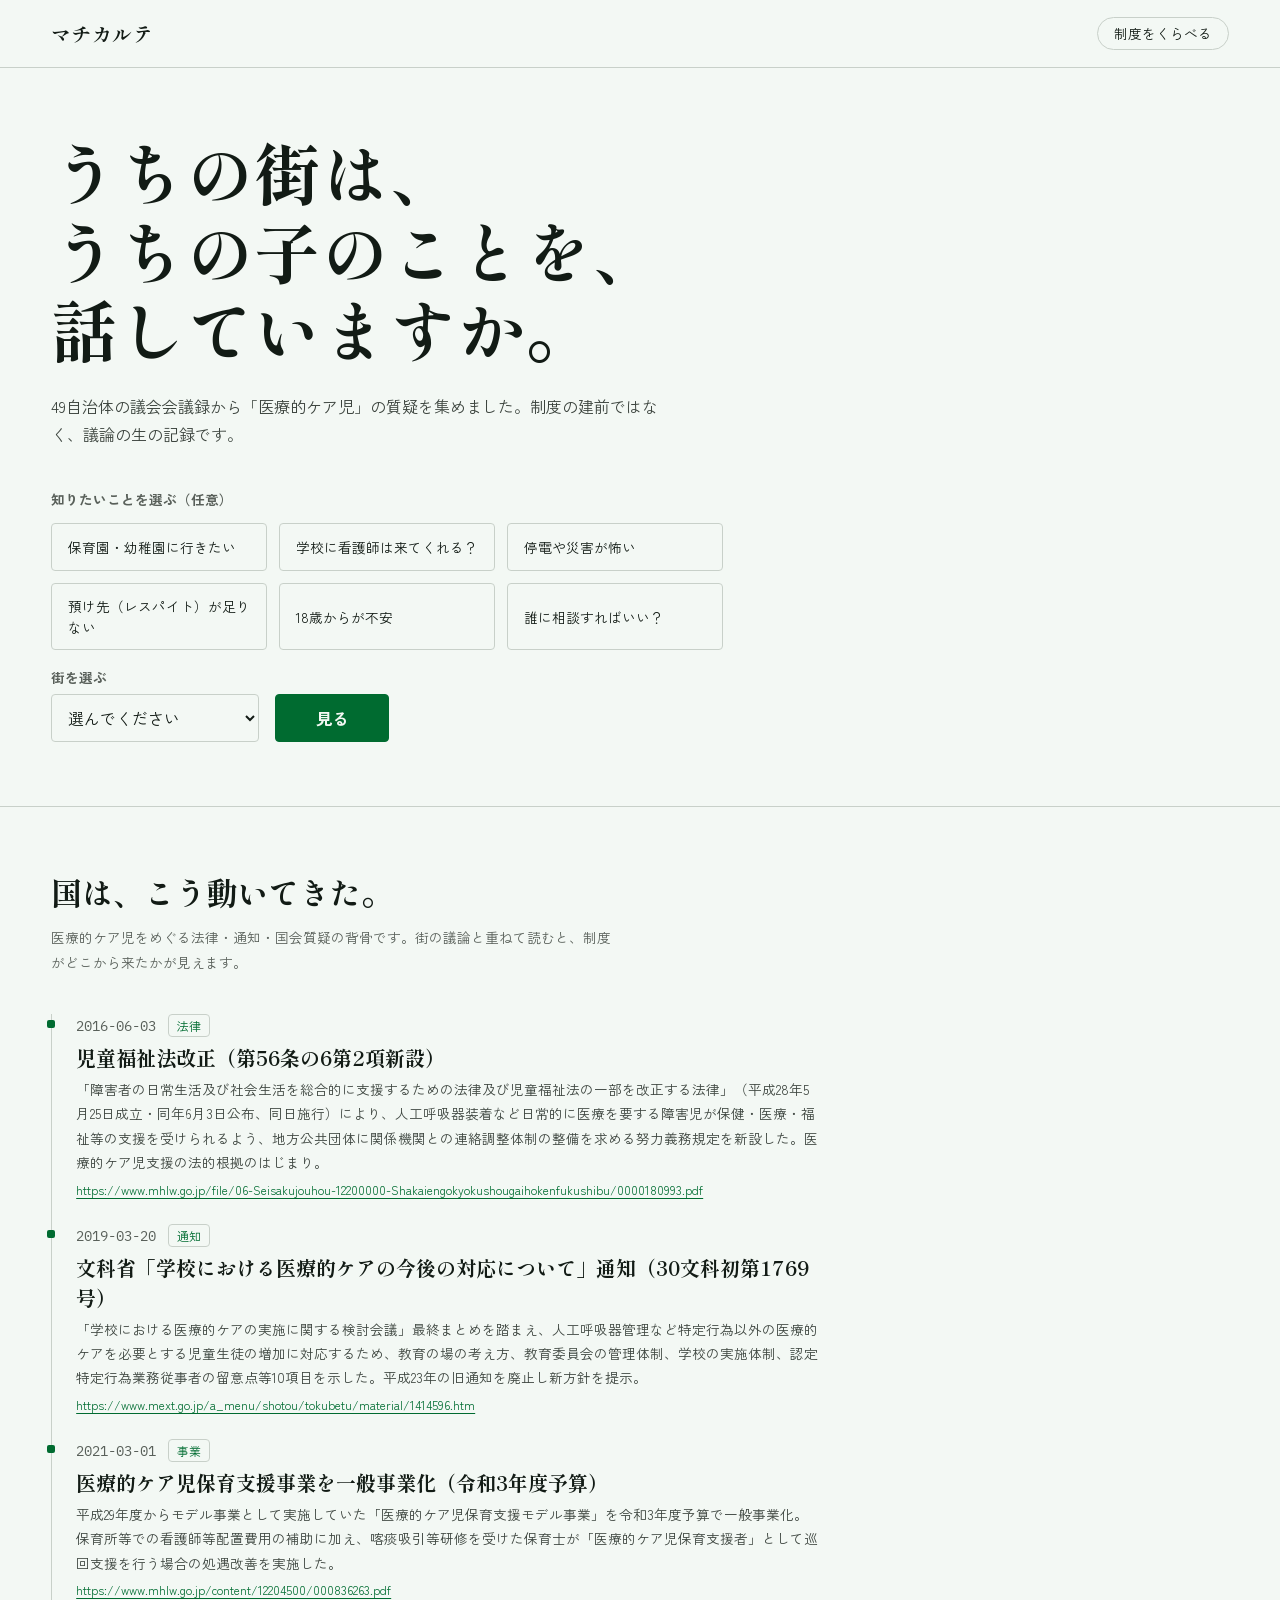
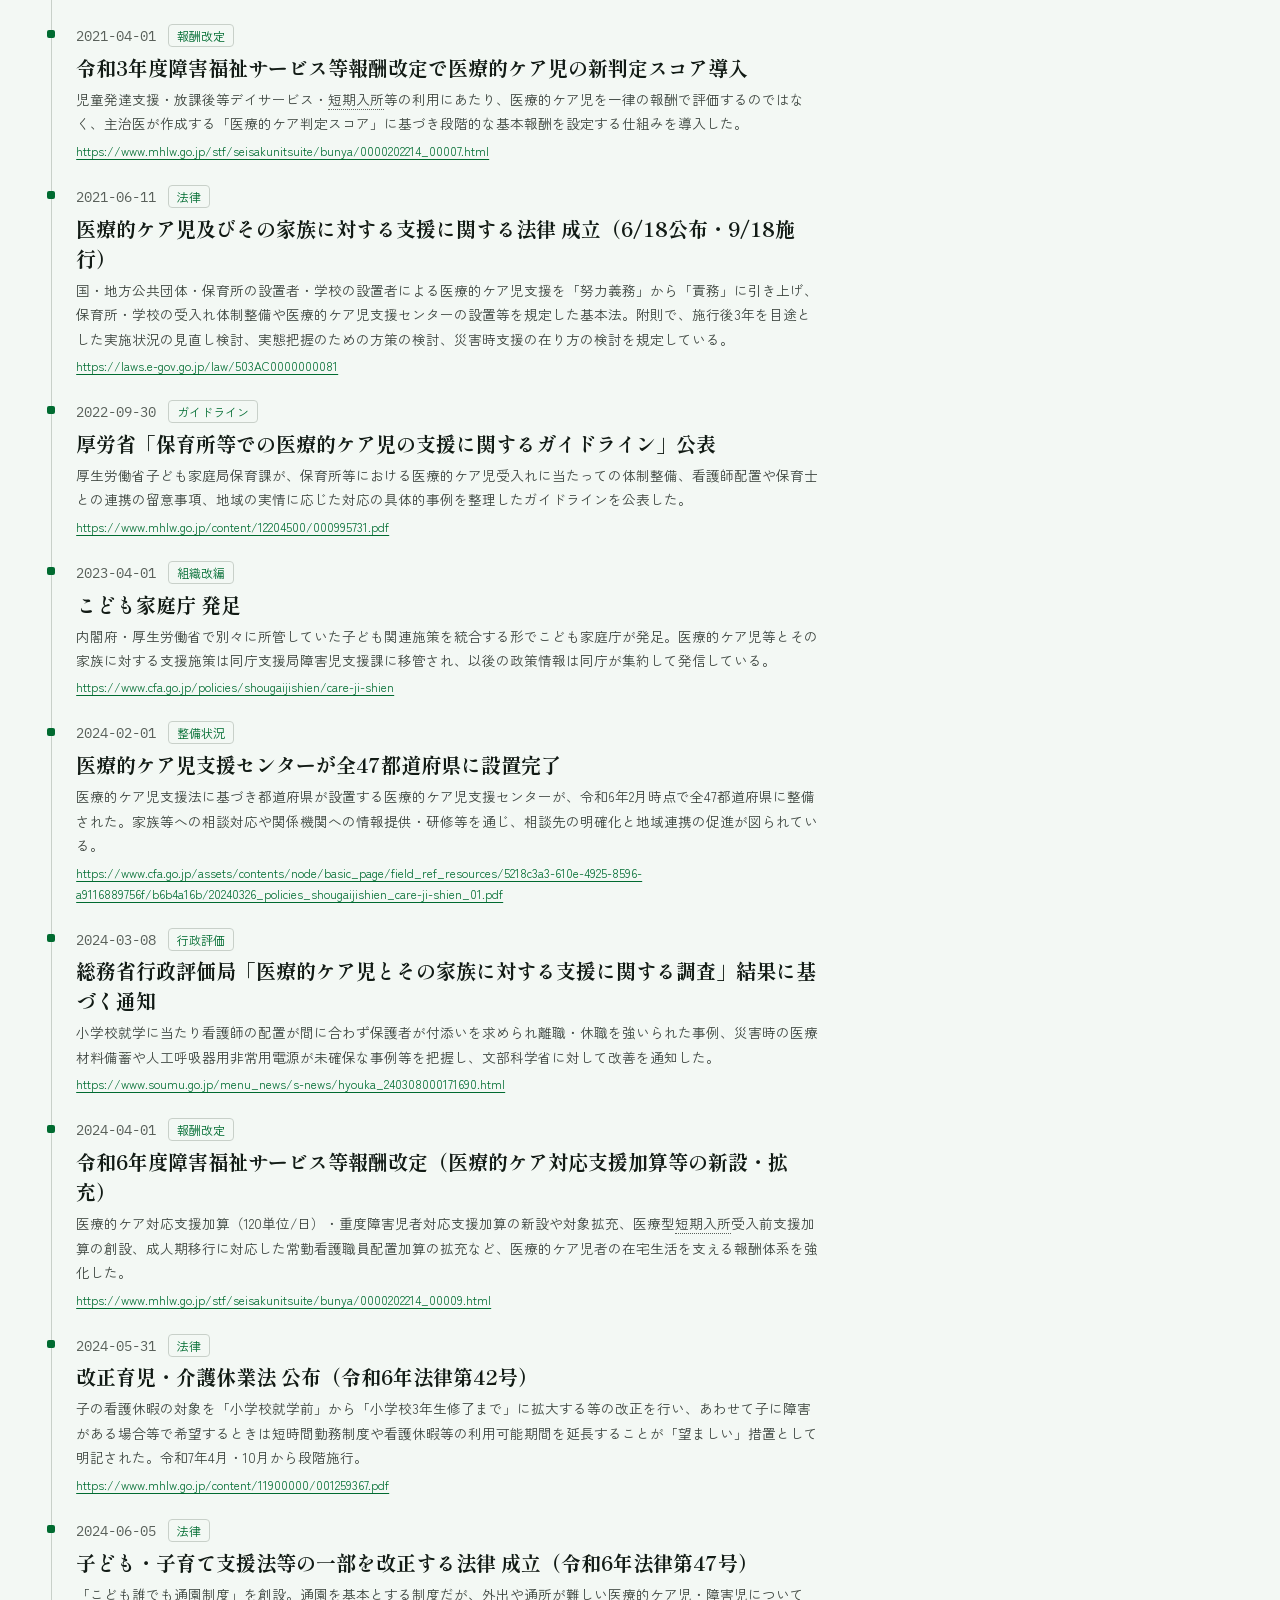
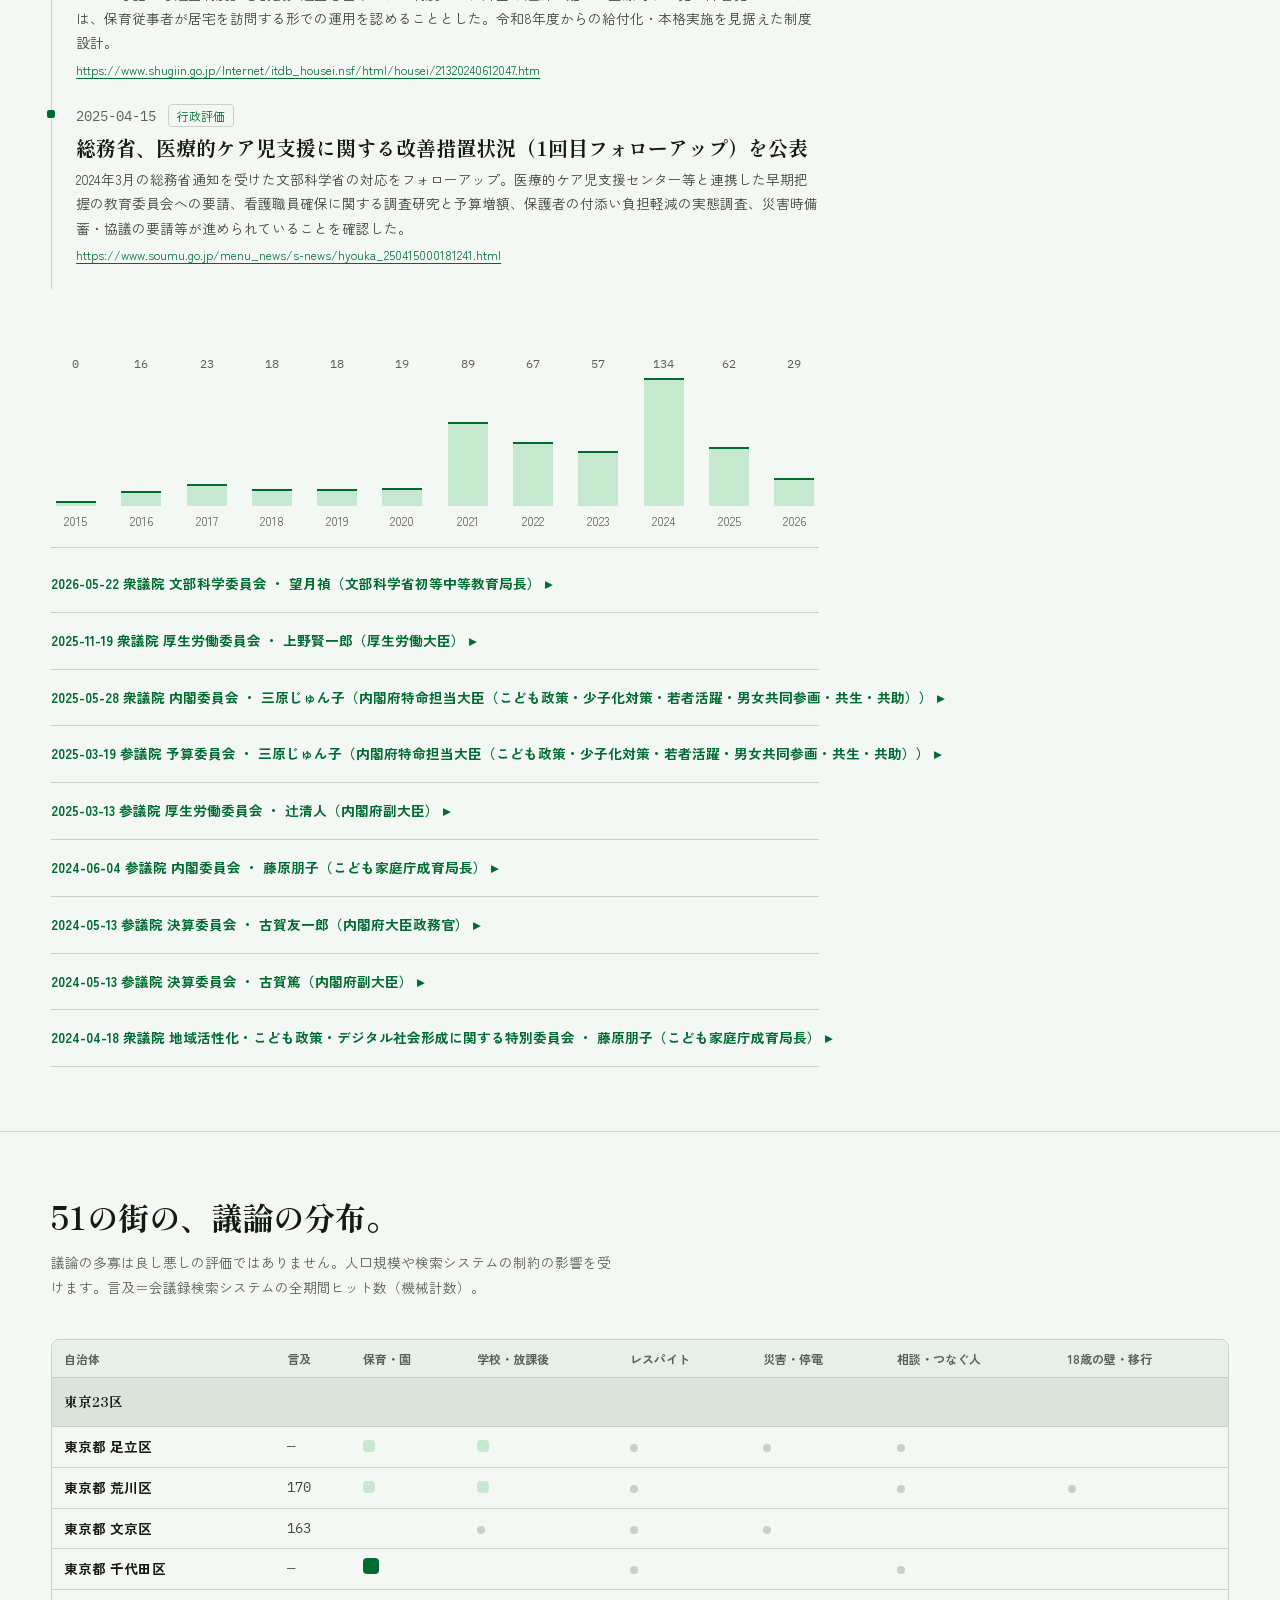
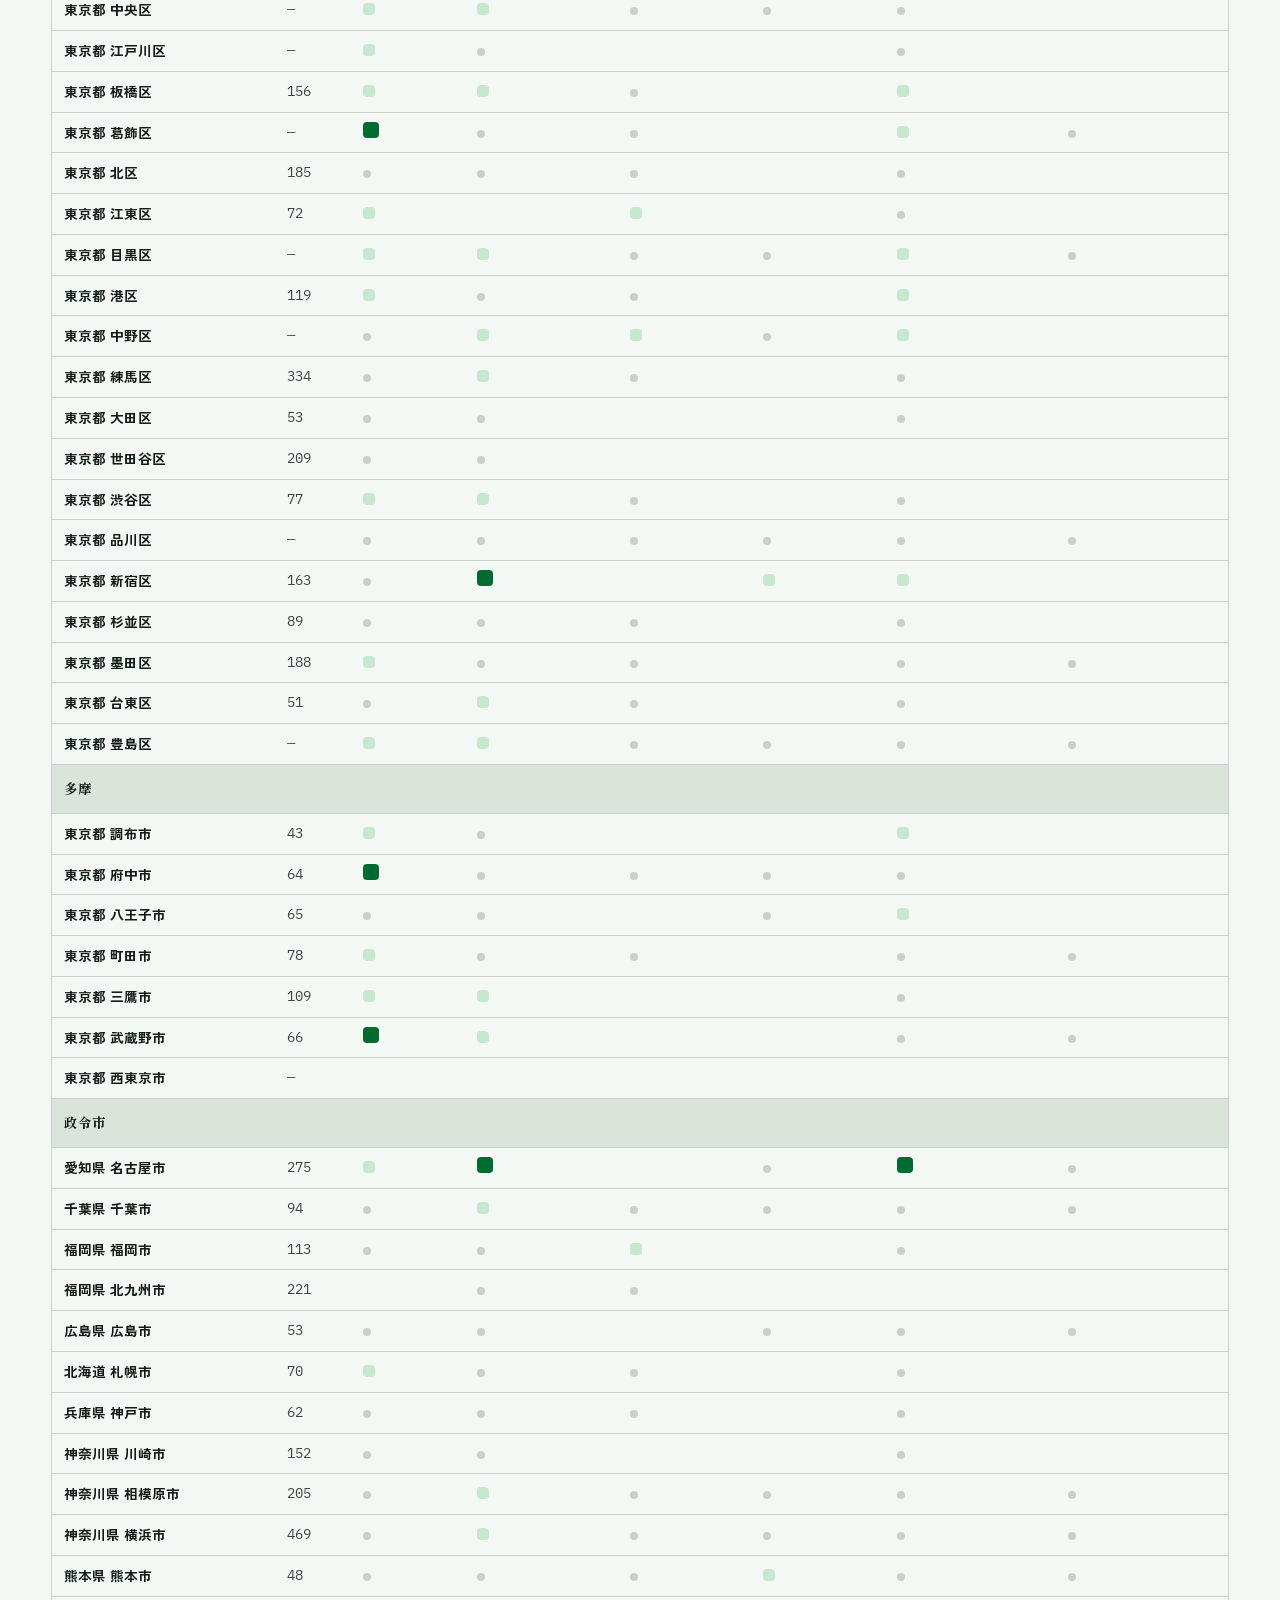
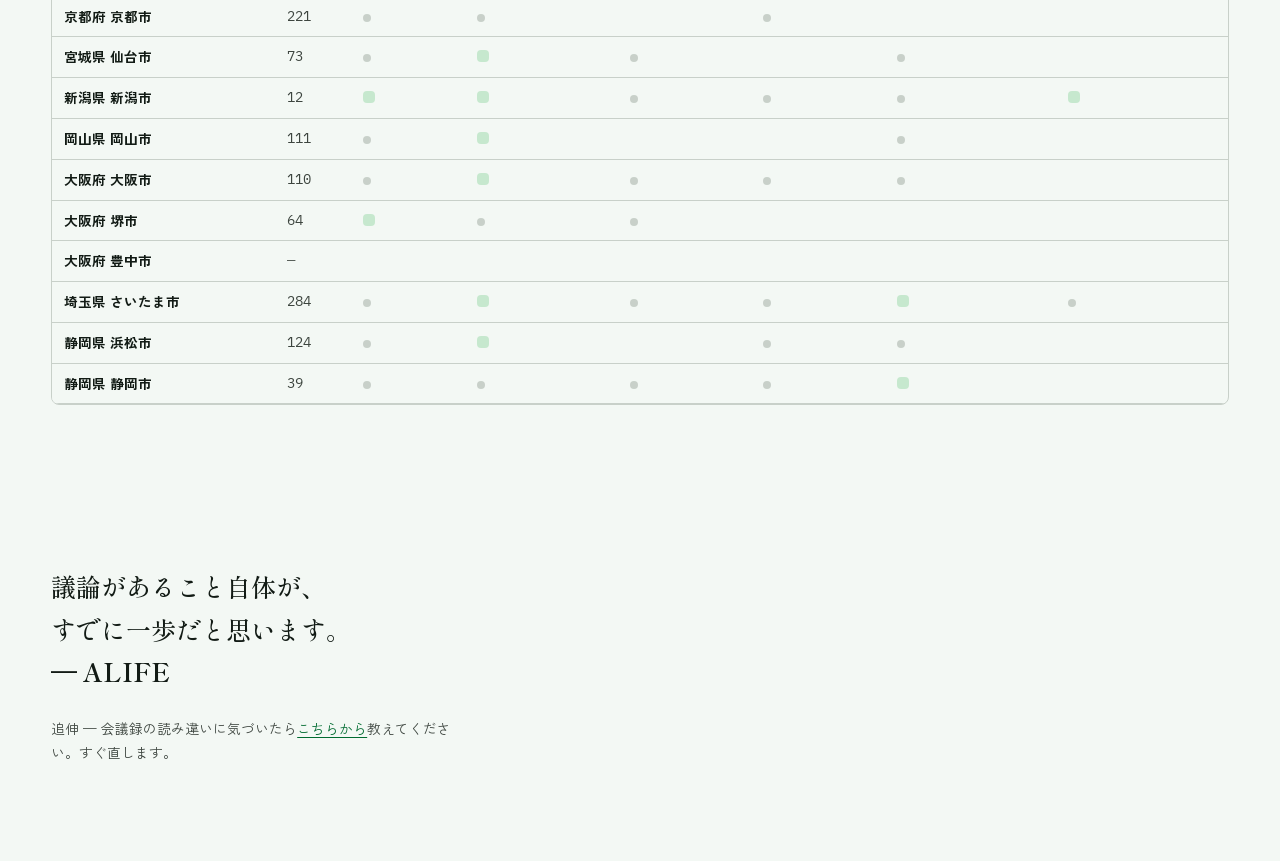
==== gikai.html @ ba7af6bc "マチカルテ 公開サイト初版（51自治体・西東京市/豊中市PoC含む） Co-Authored-By: Claude Opus 4.8 <noreply@anthropic.com>" ====
<!DOCTYPE html>
<html lang="ja">
<head>
<meta charset="UTF-8">
<meta name="viewport" content="width=device-width, initial-scale=1, viewport-fit=cover">
<title>議会ビュー — うちの街は、うちの子のことを、話していますか。｜マチカルテ</title>
<meta name="description" content="49自治体の議会会議録から「医療的ケア児」の質疑を集めました。制度の建前ではなく、議論の生の記録です。">
<link rel="preconnect" href="https://fonts.googleapis.com">
<link rel="preconnect" href="https://fonts.gstatic.com" crossorigin>
<link href="https://fonts.googleapis.com/css2?family=Shippori+Mincho:wght@500;700&family=Zen+Kaku+Gothic+New:wght@400;700&family=IBM+Plex+Mono:wght@500&display=swap" rel="stylesheet">
<link rel="stylesheet" href="tokens.css">
<link rel="stylesheet" href="style.css">
<link rel="stylesheet" href="gikai-view.css">
</head>
<body>

<header class="nav-edge">
  <a class="wordmark" href="index.html">マチカルテ</a>
  <a class="cta-outline" href="index.html">制度をくらべる</a>
</header>

<main>
  <!-- 2.1 Hero -->
  <section class="gikai-hero">
    <div class="gikai-hero__ask reveal" style="--i:0">
      <h1 class="gikai-hero__title">うちの街は、<br>うちの子のことを、<br>話していますか。</h1>
      <p class="gikai-hero__lede">49自治体の議会会議録から「医療的ケア児」の質疑を集めました。制度の建前ではなく、議論の生の記録です。</p>

      <form class="gikai-picker" id="gikai-picker" autocomplete="off">
        <fieldset class="theme-cards" id="theme-cards">
          <legend>知りたいことを選ぶ（任意）</legend>
          <div class="theme-cards__grid">
            <button type="button" class="theme-card" data-theme="hoiku" aria-pressed="false">保育園・幼稚園に行きたい</button>
            <button type="button" class="theme-card" data-theme="gakko" aria-pressed="false">学校に看護師は来てくれる？</button>
            <button type="button" class="theme-card" data-theme="saigai" aria-pressed="false">停電や災害が怖い</button>
            <button type="button" class="theme-card" data-theme="respite" aria-pressed="false">預け先（レスパイト）が足りない</button>
            <button type="button" class="theme-card" data-theme="ikou" aria-pressed="false">18歳からが不安</button>
            <button type="button" class="theme-card" data-theme="soudan" aria-pressed="false">誰に相談すればいい？</button>
          </div>
        </fieldset>
        <div class="picker__field">
          <label for="gikai-sel">街を選ぶ</label>
          <select id="gikai-sel" required></select>
        </div>
        <button type="submit" class="btn-compare" id="gikai-btn">見る</button>
      </form>
      <p class="gikai-error" id="gikai-error" role="status" hidden>指定された街のデータが見つかりません。街を選びなおしてください。</p>
    </div>
  </section>

  <!-- 画面2: この街の現在地（問い×街）P0-IA.md §1 -->
  <section class="theme-view" id="theme-view" hidden>
    <div class="theme-view__head">
      <p class="theme-view__back"><a href="gikai.html">← 別の街・問いを選びなおす</a></p>
      <h2 class="theme-view__title" id="theme-title"></h2>
    </div>

    <!-- 0. 現在地サマリー（答えファースト・P0-IA v1.1／GUIDELINES v1.2裁定2）。genzaichi無しの街×問いは非表示 -->
    <section class="genzaichi-card" id="genzaichi-card" hidden>
      <p class="genzaichi-card__label">今の答え</p>
      <p class="genzaichi-card__kotae" id="genzaichi-kotae"></p>
      <div id="genzaichi-wakatta-wrap" hidden>
        <p class="genzaichi-card__label genzaichi-card__label--wakatta">今わかっていること</p>
        <ul class="genzaichi-card__list" id="genzaichi-wakatta"></ul>
      </div>
      <p class="genzaichi-card__note">AIによる要約・詳しくは下の記録から</p>
    </section>

    <section class="theme-block" id="theme-l1-section">
      <h3 class="theme-block__title">いま使える制度</h3>
      <div class="theme-block__body" id="theme-l1"></div>
    </section>

    <section class="theme-block" id="theme-l2-section" hidden>
      <h3 class="theme-block__title">受け皿の実数</h3>
      <div class="theme-block__body" id="theme-l2"></div>
    </section>

    <section class="theme-block" id="theme-l3-section">
      <h3 class="theme-block__title">議会でどう話されてきたか</h3>
      <div class="theme-block__body" id="theme-l3"></div>
    </section>

    <section class="theme-block" id="theme-chart-section" hidden>
      <h3 class="theme-block__title">議論の推移</h3>
      <p class="theme-block__note">この街全体での「医療的ケア児」言及数の年次推移（会議録検索システムの機械計数）</p>
      <div class="kokkai-chart-wrap"><div class="kokkai-chart" id="theme-year-chart"></div></div>
    </section>

    <section class="theme-block" id="theme-kokkai-section" hidden>
      <h3 class="theme-block__title">国の背景</h3>
      <div class="kokkai-timeline" id="theme-kokkai-list"></div>
    </section>

    <section class="theme-block" id="theme-exit-section">
      <h3 class="theme-block__title">次の一歩</h3>
      <div class="exit-grid">
        <button type="button" class="exit-card" id="exit-share">
          <h4 class="exit-card__title">共有する</h4>
          <p class="exit-card__body">この画面のURLを家族・支援者にコピーできます。</p>
          <p class="exit-card__result" id="exit-share-result" role="status" hidden></p>
        </button>
        <div class="exit-card exit-card--static" id="exit-soudan">
          <h4 class="exit-card__title">相談窓口に聞いてみる</h4>
          <div class="exit-card__body" id="exit-soudan-body"></div>
        </div>
        <a class="exit-card" href="index.html">
          <h4 class="exit-card__title">制度をくらべる</h4>
          <p class="exit-card__body">制度カルテで、他の街と見くらべられます。</p>
        </a>
        <button type="button" class="exit-card" id="exit-wait">
          <h4 class="exit-card__title">今は何もしない（様子を見る）</h4>
          <p class="exit-card__body" id="exit-wait-body">それも、ひとつの選び方です。</p>
        </button>
      </div>
    </section>

    <p class="theme-view__footnote">収録は選定されたものであり、全ての質疑ではありません。制度は月次で更新しています。最終判断の前には、必ず窓口で最新の内容をご確認ください。</p>
  </section>

  <!-- 2.2 アンサーカード（問いを選ばず街だけ選んだ場合） -->
  <section class="answer-wrap" id="answer-wrap" hidden>
    <div class="answer-card" id="answer-card">
      <p class="answer-card__eyebrow" id="answer-city"></p>
      <p class="answer-card__number" id="answer-number"></p>
      <p class="answer-card__method" id="answer-method" hidden>機械計数・会議録検索システムの全期間ヒット数</p>
      <p class="answer-card__shuroku" id="answer-shuroku" hidden></p>
      <p class="answer-card__themes" id="answer-themes" hidden></p>
      <p class="answer-card__latest" id="answer-latest" hidden></p>
      <p class="answer-card__soukatsu" id="answer-soukatsu"></p>
      <p class="origin origin--kobunsho">公文書</p>
    </div>
  </section>

  <!-- 2.3 街の議論（全topics） -->
  <section class="gikai-topics-section" id="gikai-topics-section" hidden>
    <h2 class="gikai-section__title">街の議論</h2>
    <div id="gikai-topics-list"></div>
  </section>

  <!-- 2.4 国の動き（MACHIKARUTE_KOKKAIがある場合のみ） -->
  <section class="kokkai-section" id="kokkai-section" hidden>
    <h2 class="gikai-section__title">国は、こう動いてきた。</h2>
    <p class="gikai-section__lede">医療的ケア児をめぐる法律・通知・国会質疑の背骨です。街の議論と重ねて読むと、制度がどこから来たかが見えます。</p>

    <div class="kokkai-timeline" id="kokkai-timeline"></div>

    <div class="kokkai-chart-wrap">
      <div class="kokkai-chart" id="kokkai-chart"></div>
    </div>

    <div id="kokkai-topics-list"></div>
  </section>

  <!-- 2.5 全国の熱量マトリクス -->
  <section class="matrix-section" id="matrix-section">
    <h2 class="gikai-section__title" id="matrix-section-title">の街の、議論の分布。</h2>
    <p class="gikai-section__note">議論の多寡は良し悪しの評価ではありません。人口規模や検索システムの制約の影響を受けます。言及＝会議録検索システムの全期間ヒット数（機械計数）。</p>
    <div class="matrix-scroll">
      <table class="matrix-table" id="matrix-table"></table>
    </div>
  </section>
</main>

<footer class="foot-letter">
  <p class="foot-letter__close">議論があること自体が、<br>すでに一歩だと思います。<br><span class="foot-letter__sign">— ALIFE</span></p>
  <p class="foot-letter__ps">追伸 — 会議録の読み違いに気づいたら<a href="mailto:masaking925@gmail.com?subject=マチカルテ議会ビュー訂正報告">こちらから</a>教えてください。すぐ直します。</p>
</footer>

<script src="data.js"></script>
<script src="gikai.js"></script>
<script src="shigen.js"></script>
<script src="kokkai.js"></script>
<script src="theme-map.js"></script>
<script src="genzaichi.js"></script>
<script src="gikai-view.js"></script>
</body>
</html>
---- tokens.css ----
/* Hallmark · genre: editorial · macrostructure: Split Studio · theme: Garden · enrichment: none · nav: N9 · footer: Ft6 */
/* Garden — light paper · leaf-green anchor (hue 152) · JP editorial pairing */

:root {
  /* colour — OKLCH, anchor hue 152 (leaf green) */
  --color-paper:    oklch(97.5% 0.008 152);
  --color-paper-2:  oklch(94.5% 0.012 150);
  --color-paper-3:  oklch(91%   0.016 148);
  --color-rule:     oklch(85%   0.014 150);
  --color-neutral:  oklch(48%   0.012 152);
  --color-muted:    oklch(38%   0.014 154);
  --color-ink:      oklch(21%   0.016 156);
  --color-accent:   oklch(46%   0.13  152);
  --color-accent-soft: oklch(90% 0.05 152);
  --color-focus:    oklch(48%   0.15  152);
  /* confidence & status — never colour-only; always paired with text */
  --color-conf-high:   oklch(46% 0.13 152);
  --color-conf-med:    oklch(58% 0.12 80);
  --color-conf-low:    oklch(50% 0.02 152);
  --color-unconfirmed: oklch(38% 0.014 154);

  /* type — display: Shippori Mincho · body: Zen Kaku Gothic New · outlier: IBM Plex Mono (金額数字のみ) */
  --font-display: "Shippori Mincho", "Hiragino Mincho ProN", "Yu Mincho", serif;
  --font-body:    "Zen Kaku Gothic New", "Hiragino Kaku Gothic ProN", "Yu Gothic", sans-serif;
  --font-outlier: "IBM Plex Mono", ui-monospace, monospace;

  /* scale — major third 1.25 */
  --text-xs:   0.75rem;
  --text-sm:   0.85rem;
  --text-base: 1rem;
  --text-md:   1.25rem;
  --text-lg:   1.5625rem;
  --text-xl:   1.9531rem;
  --text-2xl:  2.4414rem;
  --text-display: clamp(2.1rem, 4.2vw + 0.8rem, 4.4rem);

  /* space — 4pt scale */
  --space-2xs: 0.25rem;
  --space-xs:  0.5rem;
  --space-sm:  0.75rem;
  --space-md:  1rem;
  --space-lg:  1.5rem;
  --space-xl:  2.5rem;
  --space-2xl: 4rem;
  --space-3xl: 6rem;

  /* motion */
  --ease-out: cubic-bezier(0.16, 1, 0.3, 1);
  --ease-in:  cubic-bezier(0.7, 0, 0.84, 0);
  --ease-in-out: cubic-bezier(0.65, 0, 0.35, 1);
  --dur-micro: 120ms;
  --dur-short: 220ms;
  --dur-long:  420ms;

  /* misc */
  --rule-hairline: 1px solid var(--color-rule);
  --radius-sm: 4px;
  --radius-md: 8px;
  --page-gutter: clamp(1rem, 4vw, 4rem);
  --z-base: 1;
  --z-raised: 10;
  --z-sticky: 200;
}
---- style.css ----
/* Hallmark · genre: editorial · macrostructure: Split Studio · theme: Garden · enrichment: none · nav: N9 · footer: Ft6
 * Hallmark · pre-emit critique: P4 H4 E4 S5 R4 V4
 * audience: 転居検討中の医療的ケア児家庭＋相談支援専門員 · use: 2自治体の制度比較 · tone: soft-editorial
 */

* { box-sizing: border-box; margin: 0; }
html { overflow-x: clip; }
body {
  overflow-x: clip;
  background: var(--color-paper);
  color: var(--color-ink);
  font-family: var(--font-body);
  font-size: var(--text-base);
  line-height: 1.75;
  padding-inline: max(0px, env(safe-area-inset-left));
  padding-bottom: env(safe-area-inset-bottom);
}
a { color: var(--color-accent); text-decoration-thickness: 1px; text-underline-offset: 3px; }
a:hover { text-decoration-thickness: 2px; }
:focus-visible { outline: 2px solid var(--color-focus); outline-offset: 2px; }
strong { font-weight: 700; }
.nowrap { white-space: nowrap; }

/* ---- nav · N9 edge-aligned minimal ---- */
.nav-edge {
  display: flex; flex-wrap: wrap; justify-content: space-between; align-items: center;
  padding: var(--space-md) var(--page-gutter); row-gap: var(--space-sm);
  border-bottom: var(--rule-hairline);
}
.wordmark {
  font-family: var(--font-display); font-weight: 700; font-size: var(--text-md);
  color: var(--color-ink); text-decoration: none; letter-spacing: 0.02em; white-space: nowrap;
}
.cta-outline {
  font-size: var(--text-sm); color: var(--color-ink); text-decoration: none;
  border: 1px solid var(--color-rule); border-radius: 999px;
  padding: var(--space-2xs) var(--space-md); white-space: nowrap;
  transition: border-color var(--dur-micro) var(--ease-out), background-color var(--dur-micro) var(--ease-out);
}
.cta-outline:hover { border-color: var(--color-accent); background: var(--color-paper-2); }
.cta-outline:active { transform: translateY(1px); }
.nav-links { display: flex; align-items: center; gap: var(--space-sm); }

/* ---- split base ---- */
.split { display: grid; grid-template-columns: 1fr; gap: var(--space-xl); padding: var(--space-2xl) var(--page-gutter); }
@media (min-width: 60rem) {
  .split { grid-template-columns: 1.15fr 1fr; gap: var(--space-2xl); align-items: start; }
}

/* ---- hero ---- */
.hero { padding-top: var(--space-2xl); padding-bottom: var(--space-3xl); }
.hero__title {
  font-family: var(--font-display); font-weight: 700;
  font-size: var(--text-display); line-height: 1.18; letter-spacing: 0.01em;
  overflow-wrap: anywhere; min-width: 0;
}
.hero__lede { margin-top: var(--space-lg); max-width: 38em; color: var(--color-muted); }

.picker { margin-top: var(--space-xl); display: flex; flex-wrap: wrap; gap: var(--space-md); align-items: end; }
.picker__field { display: grid; gap: var(--space-2xs); }
.picker__field label { font-size: var(--text-sm); font-weight: 700; color: var(--color-neutral); }
.picker select {
  font-family: var(--font-body); font-size: var(--text-base); color: var(--color-ink);
  background: var(--color-paper); border: 1px solid var(--color-rule); border-radius: var(--radius-sm);
  padding: var(--space-xs) var(--space-sm); min-width: 13rem; min-height: 48px;
  transition: border-color var(--dur-micro) var(--ease-out);
}
.picker select:hover { border-color: var(--color-neutral); }
.picker select:disabled { opacity: 0.5; }
.btn-compare {
  font-family: var(--font-body); font-weight: 700; font-size: var(--text-base);
  color: var(--color-paper); background: var(--color-accent);
  border: 1px solid var(--color-accent); border-radius: var(--radius-sm);
  padding: var(--space-xs) var(--space-xl); min-height: 48px; cursor: pointer; white-space: nowrap;
  transition: background-color var(--dur-micro) var(--ease-out);
}
.btn-compare:hover { background: oklch(from var(--color-accent) calc(l - 0.05) c h); }
.btn-compare:active { transform: translateY(1px); }
.btn-compare:disabled { background: var(--color-neutral); border-color: var(--color-neutral); cursor: not-allowed; }
.picker__note { margin-top: var(--space-sm); font-size: var(--text-sm); color: var(--color-neutral); min-height: 1.5em; }

/* hero proof — 実データの差分例。カード1枚、hairline枠 */
.hero__proof { border: var(--rule-hairline); border-radius: var(--radius-md); padding: var(--space-xl); background: var(--color-paper-2); }
.hero__proof .proof__item { font-size: var(--text-sm); font-weight: 700; color: var(--color-neutral); }
.hero__proof { min-width: 0; }
.hero__proof .proof__pair { display: grid; grid-template-columns: minmax(0,1fr) minmax(0,1fr); gap: var(--space-lg); margin-top: var(--space-lg); }
.hero__proof .proof__city { font-size: var(--text-sm); color: var(--color-muted); }
.hero__proof .proof__amount {
  font-family: var(--font-outlier); font-variant-numeric: tabular-nums;
  font-size: clamp(1.3rem, 1rem + 1.6vw, 1.9531rem); font-weight: 500; line-height: 1.2; margin-top: var(--space-2xs);
  overflow-wrap: anywhere;
}
.hero__proof .proof__unit { font-family: var(--font-body); font-size: var(--text-sm); color: var(--color-neutral); white-space: nowrap; }
.hero__proof .proof__note { margin-top: var(--space-lg); font-size: var(--text-sm); color: var(--color-neutral); }
.hero__proof .proof__note a { color: var(--color-accent); }

/* ---- karte（比較本体）---- */
.karte { padding: 0 var(--page-gutter) var(--space-3xl); }
.karte__head { max-width: 42em; margin-bottom: var(--space-xl); }
.karte__title { font-family: var(--font-display); font-weight: 700; font-size: var(--text-xl); line-height: 1.3; }
.karte__sub { margin-top: var(--space-sm); font-size: var(--text-sm); color: var(--color-neutral); }

.karte__cols { display: none; }
@media (min-width: 40rem) {
  .karte__cols {
    display: grid; grid-template-columns: minmax(8rem, 14rem) 1fr 1fr; gap: var(--space-lg);
    position: sticky; top: 0; z-index: var(--z-sticky);
    background: var(--color-paper); border-bottom: var(--rule-hairline);
    padding: var(--space-sm) 0; font-weight: 700; font-size: var(--text-sm);
  }
}

.krow { padding: var(--space-xl) 0; border-bottom: var(--rule-hairline); }
.krow__label { font-family: var(--font-display); font-weight: 700; font-size: var(--text-md); line-height: 1.4; }
.krow__note { margin-top: var(--space-xs); font-size: var(--text-xs); color: var(--color-neutral); line-height: 1.7; }
.krow__cells { display: grid; grid-template-columns: 1fr; gap: var(--space-lg); margin-top: var(--space-md); }
@media (min-width: 40rem) {
  .krow { display: grid; grid-template-columns: minmax(8rem, 14rem) 1fr; gap: var(--space-lg); }
  .krow__cells { grid-template-columns: minmax(0,1fr) minmax(0,1fr); margin-top: 0; }
}

.kcell { min-width: 0; }
.kcell__city { font-size: var(--text-xs); font-weight: 700; color: var(--color-neutral); letter-spacing: 0.08em; }
@media (min-width: 40rem) { .kcell__city { position: absolute; width: 1px; height: 1px; overflow: hidden; clip-path: inset(50%); } }
.kcell__amount {
  font-family: var(--font-outlier); font-variant-numeric: tabular-nums;
  font-size: var(--text-lg); font-weight: 500; line-height: 1.25; margin-top: var(--space-2xs);
}
.kcell__amount .proof__unit { font-family: var(--font-body); font-size: var(--text-sm); color: var(--color-neutral); white-space: nowrap; }
.kcell--lead .kcell__amount { text-decoration: underline; text-decoration-color: var(--color-accent); text-decoration-thickness: 3px; text-underline-offset: 6px; }
.kcell__summary { margin-top: var(--space-xs); font-size: var(--text-sm); line-height: 1.8; }
.kcell--unconfirmed .kcell__summary { color: var(--color-unconfirmed); }

/* 確信度バッジ — 色＋文字。色だけに頼らない */
.conf { display: inline-flex; align-items: center; gap: var(--space-2xs); font-size: var(--text-xs); color: var(--color-neutral); margin-top: var(--space-xs); }
.conf::before { content: ""; width: 8px; height: 8px; border-radius: 2px; background: var(--color-conf-low); }
.conf[data-level="high"]::before { background: var(--color-conf-high); }
.conf[data-level="medium"]::before { background: var(--color-conf-med); }

/* 出自バッジ — L2・L3のみ（既存の.kcellの confバッジには付けない） */
.origin {
  display: inline-block; font-size: var(--text-xs); letter-spacing: 0.08em;
  padding: var(--space-2xs) var(--space-xs); border-radius: var(--radius-sm);
  margin-top: var(--space-xs);
}
.origin--official { background: var(--color-accent-soft); color: var(--color-accent); }
.origin--kobunsho { border: 1px solid var(--color-rule); color: var(--color-muted); }
.origin--jissoku { border: 1px dashed var(--color-rule); color: var(--color-muted); }

/* L2 地域の資源 — ミニ統計の縦並び */
.shigen__list { list-style: none; padding: 0; margin-top: var(--space-xs); display: grid; gap: var(--space-2xs); }
.shigen__item { display: flex; justify-content: space-between; align-items: baseline; gap: var(--space-sm); }
.shigen__label { font-size: var(--text-sm); color: var(--color-neutral); }
.shigen__flag { margin-top: var(--space-xs); font-size: var(--text-xs); color: var(--color-neutral); }

/* 出典 disclosure */
.src { margin-top: var(--space-sm); font-size: var(--text-sm); }
.src summary {
  cursor: pointer; color: var(--color-accent); font-weight: 700; list-style: none; white-space: nowrap;
  display: inline-flex; align-items: center; gap: var(--space-2xs);
}
.src summary::-webkit-details-marker { display: none; }
.src summary::after { content: "▸"; transition: transform var(--dur-micro) var(--ease-out); }
.src[open] summary::after { transform: rotate(90deg); }
.src__body {
  margin-top: var(--space-xs); padding: var(--space-md);
  background: var(--color-paper-2); border-radius: var(--radius-sm);
}
.src__quote {
  border-inline-start: 2px solid var(--color-accent); padding-inline-start: var(--space-md);
  color: var(--color-muted); font-size: var(--text-sm); line-height: 1.9;
}
.src__meta { margin-top: var(--space-sm); font-size: var(--text-xs); color: var(--color-neutral); overflow-wrap: anywhere; }

.karte__closing { margin-top: var(--space-xl); max-width: 42em; font-size: var(--text-sm); color: var(--color-muted); }

/* ---- shikumi（限界の開示）---- */
.shikumi { border-top: var(--rule-hairline); padding-top: var(--space-3xl); padding-bottom: var(--space-2xl); }
.shikumi h2 { font-family: var(--font-display); font-weight: 700; font-size: var(--text-xl); line-height: 1.35; }
.shikumi__text p { margin-top: var(--space-lg); max-width: 36em; color: var(--color-muted); }
.shikumi__facts { list-style: none; padding: 0; display: grid; gap: var(--space-lg); align-content: start; }
.shikumi__facts li { padding-inline-start: var(--space-md); border-inline-start: 1px solid var(--color-rule); font-size: var(--text-sm); line-height: 1.9; }
.fact__label { display: block; font-weight: 700; color: var(--color-accent); font-size: var(--text-xs); letter-spacing: 0.1em; }

/* ---- footer · Ft6 letter close ---- */
.foot-letter { padding: var(--space-2xl) var(--page-gutter) var(--space-3xl); max-width: 64ch; }
.foot-letter__close { font-family: var(--font-display); font-size: var(--text-lg); font-weight: 500; line-height: 1.7; }
.foot-letter__sign { font-weight: 700; }
.foot-letter__ps { font-size: var(--text-sm); margin-top: var(--space-lg); color: var(--color-muted); }
.foot-letter__legal { font-size: var(--text-xs); margin-top: var(--space-lg); color: var(--color-neutral); }

/* ---- motion — 初回ロードのみのreveal ---- */
.reveal { opacity: 0; transform: translateY(8px); animation: reveal var(--dur-long) var(--ease-out) forwards; animation-delay: calc(var(--i, 0) * 90ms); }
@keyframes reveal { to { opacity: 1; transform: none; } }
.krow { animation: rowin var(--dur-short) var(--ease-out) both; }
@keyframes rowin { from { opacity: 0; } to { opacity: 1; } }

@media (prefers-reduced-motion: reduce) {
  *, *::before, *::after {
    animation-duration: 150ms !important;
    animation-iteration-count: 1 !important;
    transition-duration: 150ms !important;
  }
  .reveal, .krow { animation: reveal-reduced 150ms linear forwards; }
  @keyframes reveal-reduced { to { opacity: 1; transform: none; } }
}

/* mobile tighten */
@media (max-width: 40rem) {
  .picker select { min-width: 100%; width: 100%; }
  .picker__field { width: 100%; }
  .btn-compare { width: 100%; }
  .hero { padding-bottom: var(--space-2xl); }
}
---- gikai-view.css ----
/* app/gikai-view.css — 議会ビュー専用スタイル。style.css をベースに再利用し、トークンのみを使う。
 * 新しい色相・フォント・インラインhex/oklch・グラデーション・影・不要なアニメーションは追加しない。
 */

/* ---- 2.1 hero（左バイアス・中央寄せ禁止）---- */
.gikai-hero { padding: var(--space-2xl) var(--page-gutter) var(--space-2xl); }
.gikai-hero__ask { max-width: 42em; }
.gikai-hero__title {
  font-family: var(--font-display); font-weight: 700;
  font-size: var(--text-display); line-height: 1.18; letter-spacing: 0.01em;
  overflow-wrap: anywhere; min-width: 0;
}
.gikai-hero__lede { margin-top: var(--space-lg); max-width: 38em; color: var(--color-muted); }

.gikai-picker { margin-top: var(--space-xl); display: flex; flex-wrap: wrap; gap: var(--space-md); align-items: end; }
.gikai-picker select {
  font-family: var(--font-body); font-size: var(--text-base); color: var(--color-ink);
  background: var(--color-paper); border: 1px solid var(--color-rule); border-radius: var(--radius-sm);
  padding: var(--space-xs) var(--space-sm); min-width: 13rem; min-height: 48px;
  transition: border-color var(--dur-micro) var(--ease-out);
}
.gikai-picker select:hover { border-color: var(--color-neutral); }

@media (max-width: 40rem) {
  .gikai-picker select { min-width: 100%; width: 100%; }
  .gikai-picker .picker__field { width: 100%; }
  .gikai-picker .btn-compare { width: 100%; }
}

/* 存在しない自治体ID/テーマのエラー案内（評価語ではなく状態案内のため .answer-card__number--unconfirmed と同トークン） */
.gikai-error { margin-top: var(--space-md); font-size: var(--text-sm); color: var(--color-unconfirmed); line-height: 1.8; }

/* ---- 画面1: 問いカード（P0-IA.md §1画面1）---- */
.theme-cards { border: none; padding: 0; margin: 0; min-width: 0; width: 100%; }
.theme-cards legend { font-size: var(--text-sm); font-weight: 700; color: var(--color-neutral); padding: 0; margin-bottom: var(--space-sm); }
.theme-cards__grid { display: grid; grid-template-columns: repeat(auto-fill, minmax(13rem, 1fr)); gap: var(--space-sm); }
.theme-card {
  font-family: var(--font-body); font-size: var(--text-sm); text-align: left; color: var(--color-ink);
  background: var(--color-paper); border: 1px solid var(--color-rule); border-radius: var(--radius-sm);
  padding: var(--space-sm) var(--space-md); min-height: 48px; cursor: pointer; line-height: 1.5;
  transition: border-color var(--dur-micro) var(--ease-out), background-color var(--dur-micro) var(--ease-out);
}
.theme-card:hover { border-color: var(--color-neutral); }
.theme-card.is-selected { border-color: var(--color-accent); background: var(--color-accent-soft); font-weight: 700; }

/* ---- 用語チップ（I4）---- */
.term-chip {
  position: relative; border-bottom: 1px dotted var(--color-neutral); cursor: help;
}
.term-chip:focus-visible { outline: 2px solid var(--color-focus); outline-offset: 2px; }
.term-chip__pop {
  display: none; position: absolute; left: 50%; top: 100%; transform: translateX(-50%);
  margin-top: var(--space-2xs); width: max-content; max-width: min(85vw, 18rem);
  background: var(--color-ink); color: var(--color-paper); font-size: var(--text-xs); line-height: 1.6;
  padding: var(--space-xs) var(--space-sm); border-radius: var(--radius-sm); z-index: var(--z-sticky);
  text-align: left; white-space: normal;
}
.term-chip:hover .term-chip__pop,
.term-chip:focus-visible .term-chip__pop,
.term-chip.is-open .term-chip__pop { display: block; }

/* ---- 画面2: この街の現在地（P0-IA.md §1画面2）---- */
.theme-view { padding: var(--space-2xl) var(--page-gutter) var(--space-3xl); max-width: 56em; }
.theme-view__back a { font-size: var(--text-sm); color: var(--color-neutral); }
.theme-view__title {
  margin-top: var(--space-sm); font-family: var(--font-display); font-weight: 700;
  font-size: var(--text-xl); line-height: 1.4; overflow-wrap: anywhere;
}
/* 0. 現在地サマリー（答えファースト・GUIDELINES v1.2裁定2）。
 * status記号（○△×？）はテキストで示し、全status同一色（インク色）——色分けは評価表示になるため禁止 */
.genzaichi-card {
  margin-top: var(--space-xl); padding: var(--space-xl);
  border: var(--rule-hairline); border-radius: var(--radius-md); background: var(--color-paper-2);
}
.genzaichi-card__label { font-size: var(--text-xs); font-weight: 700; color: var(--color-neutral); letter-spacing: 0.08em; }
.genzaichi-card__label--wakatta { margin-top: var(--space-lg); }
.genzaichi-card__kotae {
  margin-top: var(--space-sm); font-family: var(--font-display); font-weight: 700;
  font-size: var(--text-md); line-height: 1.6; color: var(--color-ink); overflow-wrap: anywhere;
}
.genzaichi-card__mark { font-family: var(--font-body); font-weight: 700; color: var(--color-ink); margin-inline-end: var(--space-xs); }
.genzaichi-card__list { list-style: none; padding: 0; margin-top: var(--space-sm); display: grid; gap: var(--space-xs); }
.genzaichi-card__item { padding-inline-start: var(--space-md); border-inline-start: 1px solid var(--color-rule); font-size: var(--text-sm); line-height: 1.8; }
.genzaichi-card__link {
  font-family: var(--font-body); font-size: var(--text-sm); line-height: 1.8; text-align: left;
  color: var(--color-ink); background: none; border: none; padding: 0; cursor: pointer;
  text-decoration: underline; text-decoration-color: var(--color-rule); text-decoration-thickness: 1px; text-underline-offset: 3px;
}
.genzaichi-card__link:hover { text-decoration-color: var(--color-accent); }
.genzaichi-card__note { margin-top: var(--space-lg); font-size: var(--text-xs); color: var(--color-neutral); }

.theme-block { margin-top: var(--space-2xl); padding-top: var(--space-2xl); border-top: var(--rule-hairline); }
.theme-block:first-of-type { margin-top: var(--space-xl); }
.theme-block__title { font-family: var(--font-display); font-weight: 700; font-size: var(--text-md); line-height: 1.4; }
.theme-block__note { margin-top: var(--space-xs); font-size: var(--text-sm); color: var(--color-neutral); line-height: 1.8; }
.theme-block__body { margin-top: var(--space-lg); display: grid; gap: var(--space-lg); }

.theme-item { padding: var(--space-lg); border: var(--rule-hairline); border-radius: var(--radius-md); background: var(--color-paper-2); }
.theme-item__title { font-family: var(--font-display); font-weight: 700; font-size: var(--text-base); line-height: 1.4; }
.theme-item .kcell__amount { margin-top: var(--space-xs); }
.theme-item .kcell__summary { margin-top: var(--space-xs); }

/* 議会でどう話されてきたか: 原文が常時併置（詳細折りたたみにしない）・AI要約は原文の下 */
.theme-topic + .theme-topic { margin-top: var(--space-xl); padding-top: var(--space-xl); border-top: var(--rule-hairline); }
.theme-topic__head { font-size: var(--text-sm); font-weight: 700; color: var(--color-neutral); }
.theme-topic__date { font-family: var(--font-outlier); font-variant-numeric: tabular-nums; color: var(--color-ink); }
.layer3 { margin-top: var(--space-md); padding: var(--space-md); background: var(--color-paper-2); border-radius: var(--radius-sm); border-inline-start: 2px solid var(--color-accent); }
.layer3__badge {
  display: inline-block; font-size: var(--text-xs); font-weight: 700; color: var(--color-accent);
  letter-spacing: 0.04em; border: 1px solid var(--color-accent); border-radius: 999px; padding: 0 var(--space-xs);
}
.layer3__row { margin-top: var(--space-sm); font-size: var(--text-sm); line-height: 1.9; }
.layer3__label { display: block; font-size: var(--text-xs); font-weight: 700; color: var(--color-neutral); margin-bottom: var(--space-2xs); }
.layer3__note { margin-top: var(--space-sm); font-size: var(--text-xs); color: var(--color-neutral); }
/* 確認案内の定型行（GUIDELINES v1.2裁定1）: 3層ブロックの直下に常設するUI固定文言 */
.layer3__kakunin { margin-top: var(--space-sm); font-size: var(--text-xs); color: var(--color-neutral); }

/* 出口4カード — 同一の視覚的重み ---- */
.exit-grid { display: grid; grid-template-columns: repeat(auto-fit, minmax(14rem, 1fr)); gap: var(--space-md); align-items: stretch; }
.exit-card {
  display: block; width: 100%; height: 100%; text-align: left; font-family: var(--font-body); color: var(--color-ink);
  text-decoration: none; background: var(--color-paper-2); border: var(--rule-hairline); border-radius: var(--radius-md);
  padding: var(--space-lg); cursor: pointer; min-height: 9rem;
  transition: border-color var(--dur-micro) var(--ease-out);
}
.exit-card:not(.exit-card--static):hover { border-color: var(--color-accent); }
.exit-card--static { cursor: default; }
.exit-card__title { font-family: var(--font-display); font-weight: 700; font-size: var(--text-base); line-height: 1.4; }
.exit-card__body { margin-top: var(--space-sm); font-size: var(--text-sm); color: var(--color-muted); line-height: 1.8; }
.exit-card__detail { margin-top: var(--space-xs); font-size: var(--text-xs); color: var(--color-neutral); overflow-wrap: anywhere; }
.exit-card__ask { margin-top: var(--space-sm); font-size: var(--text-xs); color: var(--color-neutral); font-style: italic; }
.exit-card__result { margin-top: var(--space-sm); font-size: var(--text-xs); color: var(--color-accent); overflow-wrap: anywhere; }
.exit-card.is-answered .exit-card__body { color: var(--color-ink); }

.theme-view__footnote { margin-top: var(--space-2xl); padding-top: var(--space-lg); border-top: var(--rule-hairline); font-size: var(--text-xs); color: var(--color-neutral); line-height: 1.8; }

@media (max-width: 40rem) {
  .theme-cards__grid { grid-template-columns: 1fr; }
  .exit-grid { grid-template-columns: 1fr; }
}

/* ---- 2.2 アンサーカード ---- */
.answer-wrap { padding: 0 var(--page-gutter) var(--space-2xl); }
.answer-card {
  border: var(--rule-hairline); border-radius: var(--radius-md);
  background: var(--color-paper-2); padding: var(--space-xl); max-width: 42em;
}
.answer-card__eyebrow { font-size: var(--text-sm); font-weight: 700; color: var(--color-neutral); letter-spacing: 0.04em; }
.answer-card__number {
  margin-top: var(--space-md); font-size: var(--text-xl); line-height: 1.3; color: var(--color-ink);
}
.answer-card__number .answer-card__num {
  font-family: var(--font-outlier); font-variant-numeric: tabular-nums;
  font-size: var(--text-2xl); font-weight: 500;
}
.answer-card__number.answer-card__number--unconfirmed { font-size: var(--text-md); color: var(--color-unconfirmed); line-height: 1.8; }
.answer-card__method { margin-top: var(--space-2xs); font-size: var(--text-xs); color: var(--color-neutral); }
.answer-card__shuroku { margin-top: var(--space-sm); font-size: var(--text-base); color: var(--color-ink); }
.answer-card__shuroku .answer-card__shuroku-num {
  font-family: var(--font-outlier); font-variant-numeric: tabular-nums;
  font-size: var(--text-lg); font-weight: 500; padding-inline: var(--space-2xs);
}
.answer-card__themes { margin-top: var(--space-sm); font-size: var(--text-sm); color: var(--color-muted); }
.answer-card__latest { margin-top: var(--space-sm); font-size: var(--text-sm); color: var(--color-muted); line-height: 1.8; }
.answer-card__latest .answer-card__date { font-family: var(--font-outlier); font-variant-numeric: tabular-nums; color: var(--color-neutral); }
.answer-card__soukatsu { margin-top: var(--space-lg); font-size: var(--text-base); line-height: 1.9; color: var(--color-ink); }

/* ---- 2.3 街の議論 / 2.4 国会質疑リスト共通 ---- */
.gikai-topics-section, .kokkai-section { padding: 0 var(--page-gutter) var(--space-2xl); border-top: var(--rule-hairline); padding-top: var(--space-2xl); }
.gikai-section__title { font-family: var(--font-display); font-weight: 700; font-size: var(--text-xl); line-height: 1.35; }
.gikai-section__lede, .gikai-section__note { margin-top: var(--space-sm); max-width: 42em; font-size: var(--text-sm); color: var(--color-neutral); line-height: 1.8; }

#gikai-topics-list, #kokkai-topics-list { margin-top: var(--space-lg); max-width: 48em; }
#gikai-topics-list .src, #kokkai-topics-list .src { padding-bottom: var(--space-md); border-bottom: var(--rule-hairline); }
#gikai-topics-list .src + .src, #kokkai-topics-list .src + .src { margin-top: var(--space-md); }
/* 論点タグ — .krow__note と同じ控えめさ（同じトークン値）。summary内に併記するのでinline指定 */
.gikai-topic__tag { margin-inline-start: var(--space-sm); font-size: var(--text-xs); font-weight: 400; color: var(--color-neutral); white-space: normal; }

/* ---- 2.4 国の動き：タイムライン ---- */
.kokkai-timeline { margin-top: var(--space-xl); max-width: 48em; border-inline-start: var(--rule-hairline); }
.kokkai-milestone { position: relative; padding: 0 0 var(--space-lg) var(--space-lg); }
.kokkai-milestone::before {
  content: ""; position: absolute; left: -5px; top: 0.4em;
  width: 8px; height: 8px; border-radius: 2px; background: var(--color-accent);
}
.kokkai-milestone__head { display: flex; flex-wrap: wrap; gap: var(--space-sm); align-items: baseline; }
.kokkai-milestone__date { font-family: var(--font-outlier); font-variant-numeric: tabular-nums; font-size: var(--text-sm); color: var(--color-neutral); }
.kokkai-milestone__kind { font-size: var(--text-xs); color: var(--color-accent); border: 1px solid var(--color-rule); border-radius: var(--radius-sm); padding: 0 var(--space-xs); }
.kokkai-milestone__title { margin-top: var(--space-2xs); font-family: var(--font-display); font-weight: 700; font-size: var(--text-md); line-height: 1.5; }
.kokkai-milestone__gist { margin-top: var(--space-2xs); font-size: var(--text-sm); color: var(--color-muted); line-height: 1.8; }
.kokkai-milestone__source { margin-top: var(--space-2xs); font-size: var(--text-xs); overflow-wrap: anywhere; }

/* ---- 2.4 国の動き：年次バー（純CSS・装飾なし） ---- */
.kokkai-chart-wrap { margin-top: var(--space-2xl); }
.kokkai-chart {
  display: flex; align-items: flex-end; gap: var(--space-md);
  max-width: 48em; padding-bottom: var(--space-md); border-bottom: var(--rule-hairline);
}
.kokkai-bar { flex: 1 1 0; min-width: 0; display: flex; flex-direction: column; align-items: center; }
.kokkai-bar__count { font-family: var(--font-outlier); font-variant-numeric: tabular-nums; font-size: var(--text-xs); color: var(--color-neutral); }
/* track は固定高さの「100%」基準。fill の height% はここに対して計算される */
.kokkai-bar__track { width: 100%; max-width: 2.5rem; height: 8rem; display: flex; align-items: flex-end; margin-top: var(--space-2xs); }
.kokkai-bar__fill { width: 100%; background: var(--color-accent-soft); border-top: 2px solid var(--color-accent); }
.kokkai-bar__year { margin-top: var(--space-2xs); font-size: var(--text-xs); color: var(--color-neutral); }

/* ---- 2.5 全国の熱量マトリクス ---- */
.matrix-section { padding: 0 var(--page-gutter) var(--space-3xl); border-top: var(--rule-hairline); padding-top: var(--space-2xl); }
.matrix-scroll { margin-top: var(--space-xl); overflow-x: auto; border: var(--rule-hairline); border-radius: var(--radius-md); }
.matrix-table { border-collapse: collapse; width: 100%; min-width: 44rem; font-size: var(--text-sm); }
.matrix-table th, .matrix-table td { padding: var(--space-xs) var(--space-sm); text-align: left; border-bottom: var(--rule-hairline); }
.matrix-table thead th { font-weight: 700; color: var(--color-neutral); font-size: var(--text-xs); white-space: nowrap; background: var(--color-paper-2); }
.matrix-table .matrix-group th {
  background: var(--color-paper-3); font-family: var(--font-display); font-weight: 700; color: var(--color-ink);
  font-size: var(--text-sm); padding-top: var(--space-sm); padding-bottom: var(--space-sm);
}
.matrix-table .matrix-city {
  position: sticky; left: 0; background: var(--color-paper); white-space: nowrap; z-index: var(--z-raised);
}
.matrix-table .matrix-group .matrix-city { background: var(--color-paper-3); }
.matrix-city__btn {
  font-family: var(--font-body); font-size: var(--text-sm); color: var(--color-ink); text-decoration: none;
  font-weight: 700; background: none; border: none; padding: 0; cursor: pointer;
}
.matrix-city__btn:hover { color: var(--color-accent); }
.matrix-cell { text-align: center; }
.matrix-hits {
  font-family: var(--font-outlier); font-variant-numeric: tabular-nums;
  text-align: right; color: var(--color-muted); white-space: nowrap;
}
.matrix-hits--none { color: var(--color-neutral); }
.matrix-dot { display: inline-block; border-radius: var(--radius-sm); }
.matrix-dot--s { width: 8px; height: 8px; background: var(--color-rule); }
.matrix-dot--m { width: 12px; height: 12px; background: var(--color-accent-soft); }
.matrix-dot--l { width: 16px; height: 16px; background: var(--color-accent); }

@media (prefers-reduced-motion: reduce) {
  .gikai-hero__ask.reveal { animation-duration: 150ms; }
}
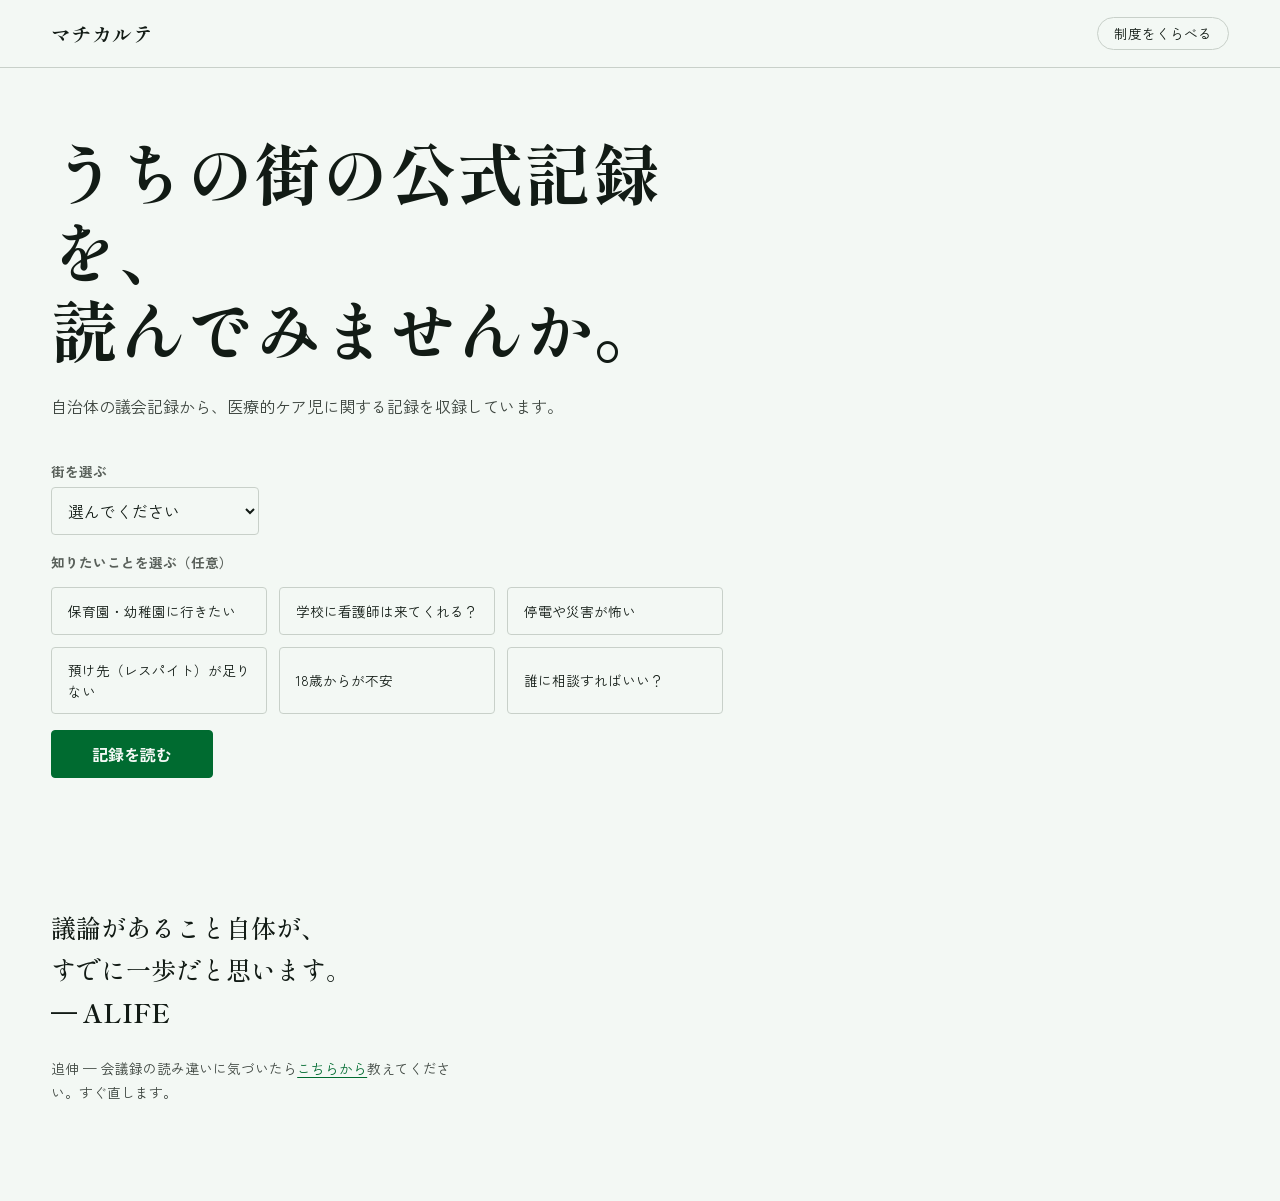
==== commit 8900725a: "deploy: 正本 masamasaking/machikarute@86ca281 を公開反映" ====
--- a/gikai.html
+++ b/gikai.html
@@ -3,8 +3,8 @@
 <head>
 <meta charset="UTF-8">
 <meta name="viewport" content="width=device-width, initial-scale=1, viewport-fit=cover">
-<title>議会ビュー — うちの街は、うちの子のことを、話していますか。｜マチカルテ</title>
-<meta name="description" content="49自治体の議会会議録から「医療的ケア児」の質疑を集めました。制度の建前ではなく、議論の生の記録です。">
+<title>議会ビュー — うちの街の公式記録を、読んでみませんか。｜マチカルテ</title>
+<meta name="description" content="自治体の議会記録から、医療的ケア児に関する記録を収録しています。収録した記録を、日付・会議名・原典つきで読めます。">
 <link rel="preconnect" href="https://fonts.googleapis.com">
 <link rel="preconnect" href="https://fonts.gstatic.com" crossorigin>
 <link href="https://fonts.googleapis.com/css2?family=Shippori+Mincho:wght@500;700&family=Zen+Kaku+Gothic+New:wght@400;700&family=IBM+Plex+Mono:wght@500&display=swap" rel="stylesheet">
@@ -20,13 +20,17 @@
 </header>
 
 <main>
-  <!-- 2.1 Hero -->
+  <!-- 画面1: 入口（P0-IA.md §1画面1 / SPEC-L3-POC.md §3） -->
   <section class="gikai-hero">
     <div class="gikai-hero__ask reveal" style="--i:0">
-      <h1 class="gikai-hero__title">うちの街は、<br>うちの子のことを、<br>話していますか。</h1>
-      <p class="gikai-hero__lede">49自治体の議会会議録から「医療的ケア児」の質疑を集めました。制度の建前ではなく、議論の生の記録です。</p>
+      <h1 class="gikai-hero__title">うちの街の公式記録を、<br>読んでみませんか。</h1>
+      <p class="gikai-hero__lede">自治体の議会記録から、医療的ケア児に関する記録を収録しています。</p>
 
       <form class="gikai-picker" id="gikai-picker" autocomplete="off">
+        <div class="picker__field">
+          <label for="gikai-sel">街を選ぶ</label>
+          <select id="gikai-sel" required></select>
+        </div>
         <fieldset class="theme-cards" id="theme-cards">
           <legend>知りたいことを選ぶ（任意）</legend>
           <div class="theme-cards__grid">
@@ -38,60 +42,46 @@
             <button type="button" class="theme-card" data-theme="soudan" aria-pressed="false">誰に相談すればいい？</button>
           </div>
         </fieldset>
-        <div class="picker__field">
-          <label for="gikai-sel">街を選ぶ</label>
-          <select id="gikai-sel" required></select>
-        </div>
-        <button type="submit" class="btn-compare" id="gikai-btn">見る</button>
+        <button type="submit" class="btn-compare" id="gikai-btn">記録を読む</button>
       </form>
       <p class="gikai-error" id="gikai-error" role="status" hidden>指定された街のデータが見つかりません。街を選びなおしてください。</p>
     </div>
   </section>
 
-  <!-- 画面2: この街の現在地（問い×街）P0-IA.md §1 -->
-  <section class="theme-view" id="theme-view" hidden>
-    <div class="theme-view__head">
-      <p class="theme-view__back"><a href="gikai.html">← 別の街・問いを選びなおす</a></p>
-      <h2 class="theme-view__title" id="theme-title"></h2>
+  <!-- 画面2: 公式記録を読む（SPEC-L3-POC.md §5.1 の順序に従う） -->
+  <section class="record-view" id="record-view" hidden>
+    <div class="record-view__head">
+      <p class="record-view__back"><a href="gikai.html">← 別の街・問いを選びなおす</a></p>
+      <!-- 1. 自治体名と生活課題 -->
+      <h2 class="record-view__title" id="record-title"></h2>
+      <!-- 2. 範囲説明 -->
+      <p class="record-view__scope">この画面は、議会の公式記録として収録した内容を示します。</p>
     </div>
 
-    <!-- 0. 現在地サマリー（答えファースト・P0-IA v1.1／GUIDELINES v1.2裁定2）。genzaichi無しの街×問いは非表示 -->
-    <section class="genzaichi-card" id="genzaichi-card" hidden>
-      <p class="genzaichi-card__label">今の答え</p>
-      <p class="genzaichi-card__kotae" id="genzaichi-kotae"></p>
-      <div id="genzaichi-wakatta-wrap" hidden>
-        <p class="genzaichi-card__label genzaichi-card__label--wakatta">今わかっていること</p>
-        <ul class="genzaichi-card__list" id="genzaichi-wakatta"></ul>
-      </div>
-      <p class="genzaichi-card__note">AIによる要約・詳しくは下の記録から</p>
+    <!-- 3. 該当する記録一覧（新しい順） -->
+    <section class="theme-block" id="record-list-section">
+      <h3 class="theme-block__title">収録した記録</h3>
+      <p class="theme-block__note" id="record-list-note" hidden></p>
+      <div class="theme-block__body" id="record-list"></div>
     </section>
 
-    <section class="theme-block" id="theme-l1-section">
-      <h3 class="theme-block__title">いま使える制度</h3>
-      <div class="theme-block__body" id="theme-l1"></div>
+    <!-- 4. 収録範囲カード（SPEC-L3-POC.md §5.2。収録件数はこのカード内だけに置く） -->
+    <section class="theme-block" id="shuroku-section">
+      <h3 class="theme-block__title">この街の記録について</h3>
+      <dl class="shuroku-card" id="shuroku-card"></dl>
+      <p class="shuroku-card__note">※収録した記録は、確認できた内容から選んだ一部です。全ての質疑ではありません。</p>
     </section>
 
-    <section class="theme-block" id="theme-l2-section" hidden>
-      <h3 class="theme-block__title">受け皿の実数</h3>
-      <div class="theme-block__body" id="theme-l2"></div>
+    <!-- 5. 固定注記（SPEC-L3-POC.md §5.3。生成文ではなく全自治体共通の固定文） -->
+    <section class="theme-block" id="fixed-notes-section">
+      <ul class="fixed-notes">
+        <li>収録しているのは、公式会議録から確認できた記録の一部です。全ての質疑ではありません。</li>
+        <li>記録がないことは、議論がなかったことを意味しません。</li>
+        <li>議会での答弁は、実施や予算化を保証するものではありません。現在の運用は窓口でご確認ください。</li>
+      </ul>
     </section>
 
-    <section class="theme-block" id="theme-l3-section">
-      <h3 class="theme-block__title">議会でどう話されてきたか</h3>
-      <div class="theme-block__body" id="theme-l3"></div>
-    </section>
-
-    <section class="theme-block" id="theme-chart-section" hidden>
-      <h3 class="theme-block__title">議論の推移</h3>
-      <p class="theme-block__note">この街全体での「医療的ケア児」言及数の年次推移（会議録検索システムの機械計数）</p>
-      <div class="kokkai-chart-wrap"><div class="kokkai-chart" id="theme-year-chart"></div></div>
-    </section>
-
-    <section class="theme-block" id="theme-kokkai-section" hidden>
-      <h3 class="theme-block__title">国の背景</h3>
-      <div class="kokkai-timeline" id="theme-kokkai-list"></div>
-    </section>
-
+    <!-- 6. 並列の補助導線 -->
     <section class="theme-block" id="theme-exit-section">
       <h3 class="theme-block__title">次の一歩</h3>
       <div class="exit-grid">
@@ -115,50 +105,11 @@
       </div>
     </section>
 
-    <p class="theme-view__footnote">収録は選定されたものであり、全ての質疑ではありません。制度は月次で更新しています。最終判断の前には、必ず窓口で最新の内容をご確認ください。</p>
-  </section>
-
-  <!-- 2.2 アンサーカード（問いを選ばず街だけ選んだ場合） -->
-  <section class="answer-wrap" id="answer-wrap" hidden>
-    <div class="answer-card" id="answer-card">
-      <p class="answer-card__eyebrow" id="answer-city"></p>
-      <p class="answer-card__number" id="answer-number"></p>
-      <p class="answer-card__method" id="answer-method" hidden>機械計数・会議録検索システムの全期間ヒット数</p>
-      <p class="answer-card__shuroku" id="answer-shuroku" hidden></p>
-      <p class="answer-card__themes" id="answer-themes" hidden></p>
-      <p class="answer-card__latest" id="answer-latest" hidden></p>
-      <p class="answer-card__soukatsu" id="answer-soukatsu"></p>
-      <p class="origin origin--kobunsho">公文書</p>
-    </div>
-  </section>
-
-  <!-- 2.3 街の議論（全topics） -->
-  <section class="gikai-topics-section" id="gikai-topics-section" hidden>
-    <h2 class="gikai-section__title">街の議論</h2>
-    <div id="gikai-topics-list"></div>
-  </section>
-
-  <!-- 2.4 国の動き（MACHIKARUTE_KOKKAIがある場合のみ） -->
-  <section class="kokkai-section" id="kokkai-section" hidden>
-    <h2 class="gikai-section__title">国は、こう動いてきた。</h2>
-    <p class="gikai-section__lede">医療的ケア児をめぐる法律・通知・国会質疑の背骨です。街の議論と重ねて読むと、制度がどこから来たかが見えます。</p>
-
-    <div class="kokkai-timeline" id="kokkai-timeline"></div>
-
-    <div class="kokkai-chart-wrap">
-      <div class="kokkai-chart" id="kokkai-chart"></div>
-    </div>
-
-    <div id="kokkai-topics-list"></div>
-  </section>
-
-  <!-- 2.5 全国の熱量マトリクス -->
-  <section class="matrix-section" id="matrix-section">
-    <h2 class="gikai-section__title" id="matrix-section-title">の街の、議論の分布。</h2>
-    <p class="gikai-section__note">議論の多寡は良し悪しの評価ではありません。人口規模や検索システムの制約の影響を受けます。言及＝会議録検索システムの全期間ヒット数（機械計数）。</p>
-    <div class="matrix-scroll">
-      <table class="matrix-table" id="matrix-table"></table>
-    </div>
+    <!-- 国の背景（kokkai milestones。数値・グラフは持たない） -->
+    <section class="theme-block" id="theme-kokkai-section" hidden>
+      <h3 class="theme-block__title">国の背景</h3>
+      <div class="kokkai-timeline" id="theme-kokkai-list"></div>
+    </section>
   </section>
 </main>
 
@@ -169,10 +120,7 @@
 
 <script src="data.js"></script>
 <script src="gikai.js"></script>
-<script src="shigen.js"></script>
 <script src="kokkai.js"></script>
-<script src="theme-map.js"></script>
-<script src="genzaichi.js"></script>
 <script src="gikai-view.js"></script>
 </body>
 </html>
--- a/gikai-view.css
+++ b/gikai-view.css
@@ -1,8 +1,9 @@
-/* app/gikai-view.css — 議会ビュー専用スタイル。style.css をベースに再利用し、トークンのみを使う。
+/* app/gikai-view.css — 議会ビュー（L3 PoC）専用スタイル。style.css をベースに再利用し、トークンのみを使う。
  * 新しい色相・フォント・インラインhex/oklch・グラデーション・影・不要なアニメーションは追加しない。
+ * 件数・順位・濃淡を視覚的に表す部品（バー・ドット・マトリクス）は置かない（SPEC-L3-POC.md §6.3）。
  */
 
-/* ---- 2.1 hero（左バイアス・中央寄せ禁止）---- */
+/* ---- 画面1 hero（左バイアス・中央寄せ禁止）---- */
 .gikai-hero { padding: var(--space-2xl) var(--page-gutter) var(--space-2xl); }
 .gikai-hero__ask { max-width: 42em; }
 .gikai-hero__title {
@@ -27,7 +28,7 @@
   .gikai-picker .btn-compare { width: 100%; }
 }
 
-/* 存在しない自治体ID/テーマのエラー案内（評価語ではなく状態案内のため .answer-card__number--unconfirmed と同トークン） */
+/* 存在しない自治体IDのエラー案内（評価語ではなく状態案内） */
 .gikai-error { margin-top: var(--space-md); font-size: var(--text-sm); color: var(--color-unconfirmed); line-height: 1.8; }
 
 /* ---- 画面1: 問いカード（P0-IA.md §1画面1）---- */
@@ -59,35 +60,15 @@
 .term-chip:focus-visible .term-chip__pop,
 .term-chip.is-open .term-chip__pop { display: block; }
 
-/* ---- 画面2: この街の現在地（P0-IA.md §1画面2）---- */
-.theme-view { padding: var(--space-2xl) var(--page-gutter) var(--space-3xl); max-width: 56em; }
-.theme-view__back a { font-size: var(--text-sm); color: var(--color-neutral); }
-.theme-view__title {
+/* ---- 画面2: 公式記録を読む（SPEC-L3-POC.md §5）---- */
+.record-view { padding: var(--space-2xl) var(--page-gutter) var(--space-3xl); max-width: 56em; }
+.record-view__back a { font-size: var(--text-sm); color: var(--color-neutral); }
+.record-view__title {
   margin-top: var(--space-sm); font-family: var(--font-display); font-weight: 700;
   font-size: var(--text-xl); line-height: 1.4; overflow-wrap: anywhere;
 }
-/* 0. 現在地サマリー（答えファースト・GUIDELINES v1.2裁定2）。
- * status記号（○△×？）はテキストで示し、全status同一色（インク色）——色分けは評価表示になるため禁止 */
-.genzaichi-card {
-  margin-top: var(--space-xl); padding: var(--space-xl);
-  border: var(--rule-hairline); border-radius: var(--radius-md); background: var(--color-paper-2);
-}
-.genzaichi-card__label { font-size: var(--text-xs); font-weight: 700; color: var(--color-neutral); letter-spacing: 0.08em; }
-.genzaichi-card__label--wakatta { margin-top: var(--space-lg); }
-.genzaichi-card__kotae {
-  margin-top: var(--space-sm); font-family: var(--font-display); font-weight: 700;
-  font-size: var(--text-md); line-height: 1.6; color: var(--color-ink); overflow-wrap: anywhere;
-}
-.genzaichi-card__mark { font-family: var(--font-body); font-weight: 700; color: var(--color-ink); margin-inline-end: var(--space-xs); }
-.genzaichi-card__list { list-style: none; padding: 0; margin-top: var(--space-sm); display: grid; gap: var(--space-xs); }
-.genzaichi-card__item { padding-inline-start: var(--space-md); border-inline-start: 1px solid var(--color-rule); font-size: var(--text-sm); line-height: 1.8; }
-.genzaichi-card__link {
-  font-family: var(--font-body); font-size: var(--text-sm); line-height: 1.8; text-align: left;
-  color: var(--color-ink); background: none; border: none; padding: 0; cursor: pointer;
-  text-decoration: underline; text-decoration-color: var(--color-rule); text-decoration-thickness: 1px; text-underline-offset: 3px;
-}
-.genzaichi-card__link:hover { text-decoration-color: var(--color-accent); }
-.genzaichi-card__note { margin-top: var(--space-lg); font-size: var(--text-xs); color: var(--color-neutral); }
+/* 2. 範囲説明（生成文ではなく固定文） */
+.record-view__scope { margin-top: var(--space-sm); font-size: var(--text-sm); color: var(--color-muted); line-height: 1.8; }
 
 .theme-block { margin-top: var(--space-2xl); padding-top: var(--space-2xl); border-top: var(--rule-hairline); }
 .theme-block:first-of-type { margin-top: var(--space-xl); }
@@ -95,28 +76,38 @@
 .theme-block__note { margin-top: var(--space-xs); font-size: var(--text-sm); color: var(--color-neutral); line-height: 1.8; }
 .theme-block__body { margin-top: var(--space-lg); display: grid; gap: var(--space-lg); }
 
-.theme-item { padding: var(--space-lg); border: var(--rule-hairline); border-radius: var(--radius-md); background: var(--color-paper-2); }
-.theme-item__title { font-family: var(--font-display); font-weight: 700; font-size: var(--text-base); line-height: 1.4; }
-.theme-item .kcell__amount { margin-top: var(--space-xs); }
-.theme-item .kcell__summary { margin-top: var(--space-xs); }
+/* 3. 記録（原典リンクは折りたたまず常時可視。SPEC §7 / §10-3） */
+.record + .record { margin-top: var(--space-xl); padding-top: var(--space-xl); border-top: var(--rule-hairline); }
+.record__head { font-size: var(--text-sm); font-weight: 700; color: var(--color-neutral); }
+.record__date { font-family: var(--font-outlier); font-variant-numeric: tabular-nums; color: var(--color-ink); }
+.record__gist { margin-top: var(--space-sm); font-size: var(--text-base); line-height: 1.9; color: var(--color-ink); }
+.record__quote {
+  margin-top: var(--space-md); padding-inline-start: var(--space-md);
+  border-inline-start: 2px solid var(--color-rule); font-size: var(--text-sm);
+  line-height: 1.9; color: var(--color-muted);
+}
+.record__source { margin-top: var(--space-md); font-size: var(--text-sm); overflow-wrap: anywhere; }
+.record__source--none { color: var(--color-neutral); }
+.record__collected { margin-top: var(--space-2xs); font-size: var(--text-xs); color: var(--color-neutral); }
+.record-empty { font-size: var(--text-sm); color: var(--color-muted); line-height: 1.9; }
 
-/* 議会でどう話されてきたか: 原文が常時併置（詳細折りたたみにしない）・AI要約は原文の下 */
-.theme-topic + .theme-topic { margin-top: var(--space-xl); padding-top: var(--space-xl); border-top: var(--rule-hairline); }
-.theme-topic__head { font-size: var(--text-sm); font-weight: 700; color: var(--color-neutral); }
-.theme-topic__date { font-family: var(--font-outlier); font-variant-numeric: tabular-nums; color: var(--color-ink); }
-.layer3 { margin-top: var(--space-md); padding: var(--space-md); background: var(--color-paper-2); border-radius: var(--radius-sm); border-inline-start: 2px solid var(--color-accent); }
-.layer3__badge {
-  display: inline-block; font-size: var(--text-xs); font-weight: 700; color: var(--color-accent);
-  letter-spacing: 0.04em; border: 1px solid var(--color-accent); border-radius: 999px; padding: 0 var(--space-xs);
+/* 4. 収録範囲カード（件数はこのカード内だけに置く。SPEC §5.2） */
+.shuroku-card {
+  margin-top: var(--space-lg); padding: var(--space-lg);
+  border: var(--rule-hairline); border-radius: var(--radius-md); background: var(--color-paper-2);
 }
-.layer3__row { margin-top: var(--space-sm); font-size: var(--text-sm); line-height: 1.9; }
-.layer3__label { display: block; font-size: var(--text-xs); font-weight: 700; color: var(--color-neutral); margin-bottom: var(--space-2xs); }
-.layer3__note { margin-top: var(--space-sm); font-size: var(--text-xs); color: var(--color-neutral); }
-/* 確認案内の定型行（GUIDELINES v1.2裁定1）: 3層ブロックの直下に常設するUI固定文言 */
-.layer3__kakunin { margin-top: var(--space-sm); font-size: var(--text-xs); color: var(--color-neutral); }
+.shuroku-card__row { display: flex; flex-wrap: wrap; gap: var(--space-sm); align-items: baseline; }
+.shuroku-card__row + .shuroku-card__row { margin-top: var(--space-sm); padding-top: var(--space-sm); border-top: var(--rule-hairline); }
+.shuroku-card dt { flex: 0 0 8rem; font-size: var(--text-xs); font-weight: 700; color: var(--color-neutral); letter-spacing: 0.04em; }
+.shuroku-card dd { flex: 1 1 16rem; min-width: 0; margin: 0; font-size: var(--text-sm); line-height: 1.8; overflow-wrap: anywhere; }
+.shuroku-card__note { margin-top: var(--space-sm); font-size: var(--text-xs); color: var(--color-neutral); line-height: 1.8; }
 
-/* 出口4カード — 同一の視覚的重み ---- */
-.exit-grid { display: grid; grid-template-columns: repeat(auto-fit, minmax(14rem, 1fr)); gap: var(--space-md); align-items: stretch; }
+/* 5. 固定注記（全自治体共通の固定文。SPEC §5.3） */
+.fixed-notes { margin-top: var(--space-lg); padding-inline-start: var(--space-lg); display: grid; gap: var(--space-sm); }
+.fixed-notes li { font-size: var(--text-sm); color: var(--color-muted); line-height: 1.9; }
+
+/* 6. 補助導線4カード — 同一の視覚的重み（誘導しない） */
+.exit-grid { margin-top: var(--space-lg); display: grid; grid-template-columns: repeat(auto-fit, minmax(14rem, 1fr)); gap: var(--space-md); align-items: stretch; }
 .exit-card {
   display: block; width: 100%; height: 100%; text-align: left; font-family: var(--font-body); color: var(--color-ink);
   text-decoration: none; background: var(--color-paper-2); border: var(--rule-hairline); border-radius: var(--radius-md);
@@ -127,57 +118,20 @@
 .exit-card--static { cursor: default; }
 .exit-card__title { font-family: var(--font-display); font-weight: 700; font-size: var(--text-base); line-height: 1.4; }
 .exit-card__body { margin-top: var(--space-sm); font-size: var(--text-sm); color: var(--color-muted); line-height: 1.8; }
+.exit-card__summary { font-size: var(--text-sm); color: var(--color-muted); line-height: 1.8; }
 .exit-card__detail { margin-top: var(--space-xs); font-size: var(--text-xs); color: var(--color-neutral); overflow-wrap: anywhere; }
 .exit-card__ask { margin-top: var(--space-sm); font-size: var(--text-xs); color: var(--color-neutral); font-style: italic; }
 .exit-card__result { margin-top: var(--space-sm); font-size: var(--text-xs); color: var(--color-accent); overflow-wrap: anywhere; }
 .exit-card.is-answered .exit-card__body { color: var(--color-ink); }
 
-.theme-view__footnote { margin-top: var(--space-2xl); padding-top: var(--space-lg); border-top: var(--rule-hairline); font-size: var(--text-xs); color: var(--color-neutral); line-height: 1.8; }
-
 @media (max-width: 40rem) {
   .theme-cards__grid { grid-template-columns: 1fr; }
   .exit-grid { grid-template-columns: 1fr; }
+  .shuroku-card dt { flex-basis: 100%; }
 }
 
-/* ---- 2.2 アンサーカード ---- */
-.answer-wrap { padding: 0 var(--page-gutter) var(--space-2xl); }
-.answer-card {
-  border: var(--rule-hairline); border-radius: var(--radius-md);
-  background: var(--color-paper-2); padding: var(--space-xl); max-width: 42em;
-}
-.answer-card__eyebrow { font-size: var(--text-sm); font-weight: 700; color: var(--color-neutral); letter-spacing: 0.04em; }
-.answer-card__number {
-  margin-top: var(--space-md); font-size: var(--text-xl); line-height: 1.3; color: var(--color-ink);
-}
-.answer-card__number .answer-card__num {
-  font-family: var(--font-outlier); font-variant-numeric: tabular-nums;
-  font-size: var(--text-2xl); font-weight: 500;
-}
-.answer-card__number.answer-card__number--unconfirmed { font-size: var(--text-md); color: var(--color-unconfirmed); line-height: 1.8; }
-.answer-card__method { margin-top: var(--space-2xs); font-size: var(--text-xs); color: var(--color-neutral); }
-.answer-card__shuroku { margin-top: var(--space-sm); font-size: var(--text-base); color: var(--color-ink); }
-.answer-card__shuroku .answer-card__shuroku-num {
-  font-family: var(--font-outlier); font-variant-numeric: tabular-nums;
-  font-size: var(--text-lg); font-weight: 500; padding-inline: var(--space-2xs);
-}
-.answer-card__themes { margin-top: var(--space-sm); font-size: var(--text-sm); color: var(--color-muted); }
-.answer-card__latest { margin-top: var(--space-sm); font-size: var(--text-sm); color: var(--color-muted); line-height: 1.8; }
-.answer-card__latest .answer-card__date { font-family: var(--font-outlier); font-variant-numeric: tabular-nums; color: var(--color-neutral); }
-.answer-card__soukatsu { margin-top: var(--space-lg); font-size: var(--text-base); line-height: 1.9; color: var(--color-ink); }
-
-/* ---- 2.3 街の議論 / 2.4 国会質疑リスト共通 ---- */
-.gikai-topics-section, .kokkai-section { padding: 0 var(--page-gutter) var(--space-2xl); border-top: var(--rule-hairline); padding-top: var(--space-2xl); }
-.gikai-section__title { font-family: var(--font-display); font-weight: 700; font-size: var(--text-xl); line-height: 1.35; }
-.gikai-section__lede, .gikai-section__note { margin-top: var(--space-sm); max-width: 42em; font-size: var(--text-sm); color: var(--color-neutral); line-height: 1.8; }
-
-#gikai-topics-list, #kokkai-topics-list { margin-top: var(--space-lg); max-width: 48em; }
-#gikai-topics-list .src, #kokkai-topics-list .src { padding-bottom: var(--space-md); border-bottom: var(--rule-hairline); }
-#gikai-topics-list .src + .src, #kokkai-topics-list .src + .src { margin-top: var(--space-md); }
-/* 論点タグ — .krow__note と同じ控えめさ（同じトークン値）。summary内に併記するのでinline指定 */
-.gikai-topic__tag { margin-inline-start: var(--space-sm); font-size: var(--text-xs); font-weight: 400; color: var(--color-neutral); white-space: normal; }
-
-/* ---- 2.4 国の動き：タイムライン ---- */
-.kokkai-timeline { margin-top: var(--space-xl); max-width: 48em; border-inline-start: var(--rule-hairline); }
+/* ---- 国の背景：タイムライン（件数・グラフは持たない）---- */
+.kokkai-timeline { margin-top: var(--space-lg); max-width: 48em; border-inline-start: var(--rule-hairline); }
 .kokkai-milestone { position: relative; padding: 0 0 var(--space-lg) var(--space-lg); }
 .kokkai-milestone::before {
   content: ""; position: absolute; left: -5px; top: 0.4em;
@@ -190,49 +144,6 @@
 .kokkai-milestone__gist { margin-top: var(--space-2xs); font-size: var(--text-sm); color: var(--color-muted); line-height: 1.8; }
 .kokkai-milestone__source { margin-top: var(--space-2xs); font-size: var(--text-xs); overflow-wrap: anywhere; }
 
-/* ---- 2.4 国の動き：年次バー（純CSS・装飾なし） ---- */
-.kokkai-chart-wrap { margin-top: var(--space-2xl); }
-.kokkai-chart {
-  display: flex; align-items: flex-end; gap: var(--space-md);
-  max-width: 48em; padding-bottom: var(--space-md); border-bottom: var(--rule-hairline);
-}
-.kokkai-bar { flex: 1 1 0; min-width: 0; display: flex; flex-direction: column; align-items: center; }
-.kokkai-bar__count { font-family: var(--font-outlier); font-variant-numeric: tabular-nums; font-size: var(--text-xs); color: var(--color-neutral); }
-/* track は固定高さの「100%」基準。fill の height% はここに対して計算される */
-.kokkai-bar__track { width: 100%; max-width: 2.5rem; height: 8rem; display: flex; align-items: flex-end; margin-top: var(--space-2xs); }
-.kokkai-bar__fill { width: 100%; background: var(--color-accent-soft); border-top: 2px solid var(--color-accent); }
-.kokkai-bar__year { margin-top: var(--space-2xs); font-size: var(--text-xs); color: var(--color-neutral); }
-
-/* ---- 2.5 全国の熱量マトリクス ---- */
-.matrix-section { padding: 0 var(--page-gutter) var(--space-3xl); border-top: var(--rule-hairline); padding-top: var(--space-2xl); }
-.matrix-scroll { margin-top: var(--space-xl); overflow-x: auto; border: var(--rule-hairline); border-radius: var(--radius-md); }
-.matrix-table { border-collapse: collapse; width: 100%; min-width: 44rem; font-size: var(--text-sm); }
-.matrix-table th, .matrix-table td { padding: var(--space-xs) var(--space-sm); text-align: left; border-bottom: var(--rule-hairline); }
-.matrix-table thead th { font-weight: 700; color: var(--color-neutral); font-size: var(--text-xs); white-space: nowrap; background: var(--color-paper-2); }
-.matrix-table .matrix-group th {
-  background: var(--color-paper-3); font-family: var(--font-display); font-weight: 700; color: var(--color-ink);
-  font-size: var(--text-sm); padding-top: var(--space-sm); padding-bottom: var(--space-sm);
-}
-.matrix-table .matrix-city {
-  position: sticky; left: 0; background: var(--color-paper); white-space: nowrap; z-index: var(--z-raised);
-}
-.matrix-table .matrix-group .matrix-city { background: var(--color-paper-3); }
-.matrix-city__btn {
-  font-family: var(--font-body); font-size: var(--text-sm); color: var(--color-ink); text-decoration: none;
-  font-weight: 700; background: none; border: none; padding: 0; cursor: pointer;
-}
-.matrix-city__btn:hover { color: var(--color-accent); }
-.matrix-cell { text-align: center; }
-.matrix-hits {
-  font-family: var(--font-outlier); font-variant-numeric: tabular-nums;
-  text-align: right; color: var(--color-muted); white-space: nowrap;
-}
-.matrix-hits--none { color: var(--color-neutral); }
-.matrix-dot { display: inline-block; border-radius: var(--radius-sm); }
-.matrix-dot--s { width: 8px; height: 8px; background: var(--color-rule); }
-.matrix-dot--m { width: 12px; height: 12px; background: var(--color-accent-soft); }
-.matrix-dot--l { width: 16px; height: 16px; background: var(--color-accent); }
-
 @media (prefers-reduced-motion: reduce) {
   .gikai-hero__ask.reveal { animation-duration: 150ms; }
 }
